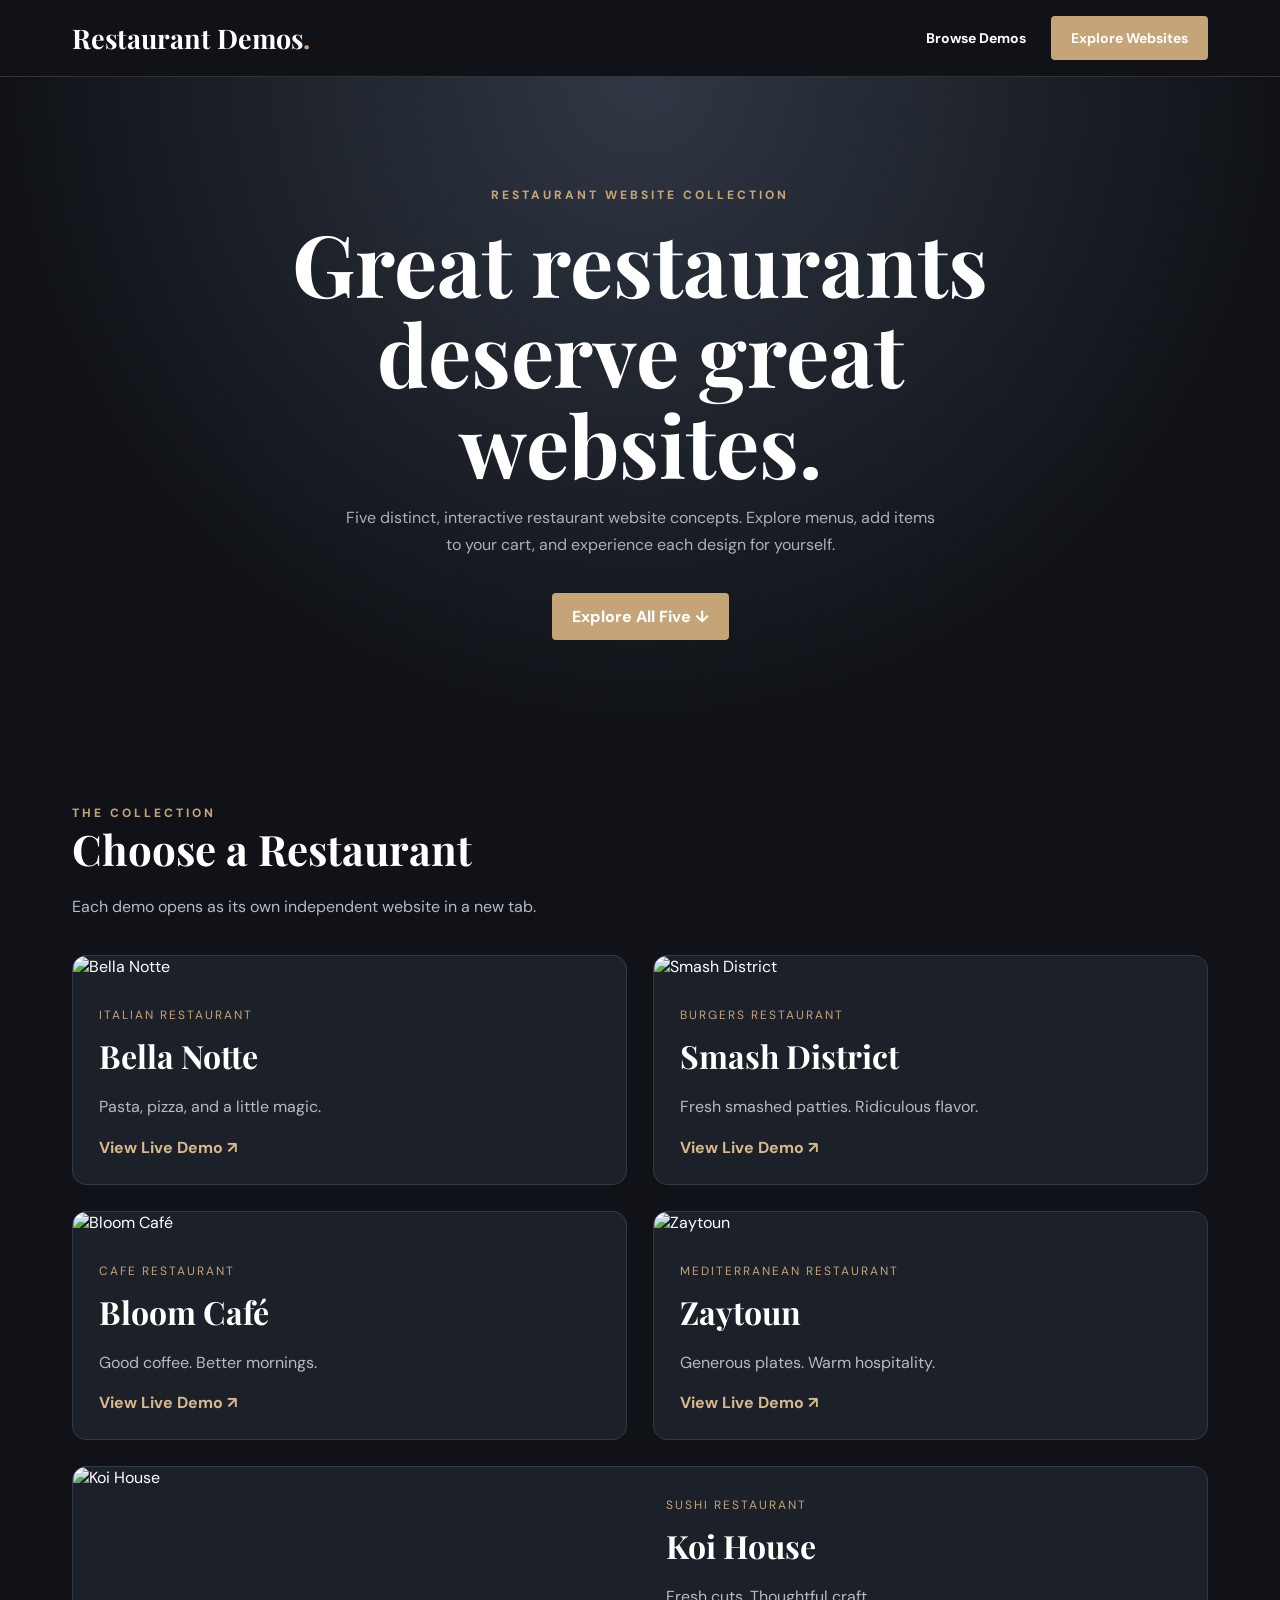
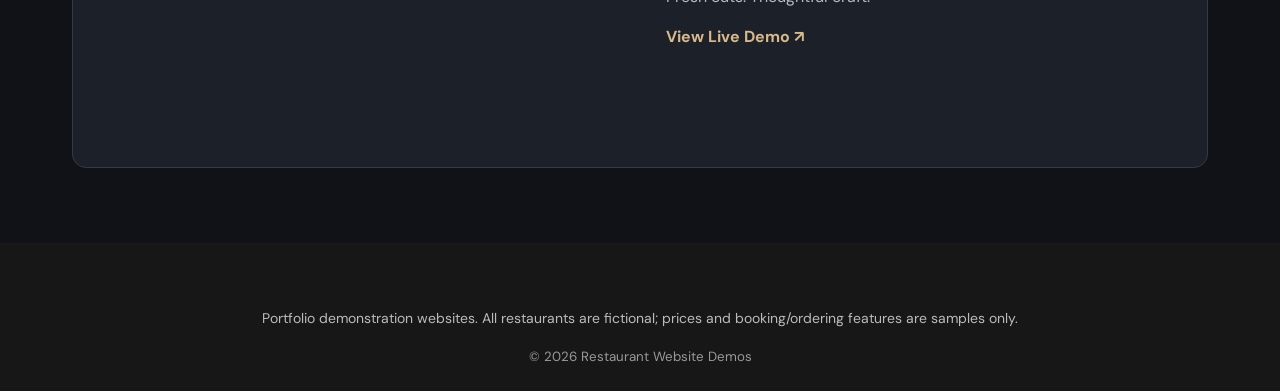
==== index.html @ 74403a83 "Add files via upload" ====
<!doctype html><html lang="en"><head><meta charset="UTF-8"><meta name="viewport" content="width=device-width,initial-scale=1"><title>Restaurant Website Demos | Portfolio</title><link rel="stylesheet" href="style.css"><style>body{background:#101217;color:white}.top{background:#101217;border-color:#ffffff22}.hub-hero{padding:110px 0 90px;text-align:center;background:radial-gradient(ellipse at top,#303845,#101217 70%)}.hub-hero h1{margin:15px auto;max-width:900px}.hub-hero p{color:#abb0bd;max-width:600px;margin:15px auto}.hub-grid{display:grid;grid-template-columns:repeat(2,1fr);gap:26px}.demo{background:#1c2028;border:1px solid #333945;border-radius:14px;overflow:hidden;transition:transform .2s,border-color .2s}.demo:hover{transform:translateY(-5px);border-color:#c3a479}.demo img{width:100%;height:260px;object-fit:cover}.demo-body{padding:26px}.demo-body span{font-size:12px;letter-spacing:2px;text-transform:uppercase;color:#c3a479}.demo-body h2{font-size:32px;margin:10px 0}.demo-body p{color:#b5bac5}.demo-body strong{color:#d7b98c}.demo:last-child{grid-column:1/-1;display:grid;grid-template-columns:1fr 1fr}.demo:last-child img{height:100%;min-height:300px}@media(max-width:650px){.hub-grid{grid-template-columns:1fr}.demo:last-child{display:block}.demo:last-child img{height:260px;min-height:0}}</style></head><body><header class="top"><nav class="nav wrap"><a class="brand" href="./">Restaurant Demos<span style="color:#c3a479">.</span></a><div class="links"><a href="#demos">Browse Demos</a><a class="btn" href="#demos">Explore Websites</a></div></nav></header><section class="hub-hero"><div class="wrap"><div class="eyebrow">Restaurant website collection</div><h1>Great restaurants deserve great websites.</h1><p>Five distinct, interactive restaurant website concepts. Explore menus, add items to your cart, and experience each design for yourself.</p><a class="btn" style="display:inline-block;margin-top:20px" href="#demos">Explore All Five ↓</a></div></section><section class="section" id="demos"><div class="wrap"><div class="eyebrow">The collection</div><h2>Choose a Restaurant</h2><p style="color:#b5bac5;margin-bottom:35px">Each demo opens as its own independent website in a new tab.</p><div class="hub-grid"><a class="demo" href="bella-notte/" target="_blank" rel="noopener"><img src="https://images.unsplash.com/photo-1555396273-367ea4eb4db5?w=1600" alt="Bella Notte" loading="lazy"><div class="demo-body"><span>Italian Restaurant</span><h2>Bella Notte</h2><p>Pasta, pizza, and a little magic.</p><strong>View Live Demo ↗</strong></div></a><a class="demo" href="smash-district/" target="_blank" rel="noopener"><img src="https://images.unsplash.com/photo-1568901346375-23c9450c58cd?w=1600" alt="Smash District" loading="lazy"><div class="demo-body"><span>Burgers Restaurant</span><h2>Smash District</h2><p>Fresh smashed patties. Ridiculous flavor.</p><strong>View Live Demo ↗</strong></div></a><a class="demo" href="bloom-cafe/" target="_blank" rel="noopener"><img src="https://images.unsplash.com/photo-1445116572660-236099ec97a0?w=1600" alt="Bloom Café" loading="lazy"><div class="demo-body"><span>Cafe Restaurant</span><h2>Bloom Café</h2><p>Good coffee. Better mornings.</p><strong>View Live Demo ↗</strong></div></a><a class="demo" href="zaytoun/" target="_blank" rel="noopener"><img src="https://images.unsplash.com/photo-1541518763669-27fef04b14ea?w=1600" alt="Zaytoun" loading="lazy"><div class="demo-body"><span>Mediterranean Restaurant</span><h2>Zaytoun</h2><p>Generous plates. Warm hospitality.</p><strong>View Live Demo ↗</strong></div></a><a class="demo" href="koi-house/" target="_blank" rel="noopener"><img src="https://images.unsplash.com/photo-1579871494447-9811cf80d66c?w=1600" alt="Koi House" loading="lazy"><div class="demo-body"><span>Sushi Restaurant</span><h2>Koi House</h2><p>Fresh cuts. Thoughtful craft.</p><strong>View Live Demo ↗</strong></div></a></div></div></section><footer class="footer"><div class="wrap center"><p>Portfolio demonstration websites. All restaurants are fictional; prices and booking/ordering features are samples only.</p><small>© 2026 Restaurant Website Demos</small></div></footer></body></html>
---- style.css ----
@import url('https://fonts.googleapis.com/css2?family=DM+Sans:wght@400;500;600;700;800&family=Playfair+Display:wght@500;600;700&display=swap');:root{--accent:#c5a477;--dark:#181818;--bg:#faf8f5}*{box-sizing:border-box}html{scroll-behavior:smooth}body{margin:0;background:var(--bg);color:var(--dark);font-family:'DM Sans',sans-serif}button,input,select,textarea{font:inherit}button{cursor:pointer}a{color:inherit;text-decoration:none}.wrap{max-width:1180px;margin:auto;padding:0 22px}.top{position:sticky;top:0;z-index:10;background:var(--bg);border-bottom:1px solid #0001}.nav{height:76px;display:flex;align-items:center;justify-content:space-between;gap:20px}.brand{font-family:'Playfair Display',serif;font-size:27px;font-weight:700}.links{display:flex;align-items:center;gap:25px}.links a{font-size:14px;font-weight:700}.btn{border:0;border-radius:4px;background:var(--accent);padding:13px 20px;color:white;font-weight:800}.btn:hover{filter:brightness(.9)}.outline{background:transparent;color:inherit;border:1px solid currentColor}.hero{position:relative;min-height:550px;display:flex;align-items:center;color:#fff;background-position:center;background-size:cover}.hero:before{content:'';position:absolute;inset:0;background:linear-gradient(90deg,#000b,#0004)}.hero .wrap{position:relative;width:100%}.eyebrow{font-size:12px;font-weight:800;letter-spacing:3px;text-transform:uppercase;color:var(--accent)}h1,h2,h3{font-family:'Playfair Display',serif}h1{font-size:clamp(48px,7vw,86px);max-width:680px;line-height:1.05;margin:20px 0}h2{font-size:42px;margin:0 0 14px}p{line-height:1.7}.hero p{max-width:540px;font-size:18px;color:#eee}.hero .btn{margin-top:18px}.section{padding:75px 0}.center{text-align:center}.muted{color:#777}.chips{display:flex;gap:10px;flex-wrap:wrap;justify-content:center;margin:30px 0}.chip{background:transparent;border:1px solid #ddd;border-radius:30px;padding:10px 18px}.chip.active{background:var(--dark);color:#fff;border-color:var(--dark)}.menu-grid{display:grid;grid-template-columns:repeat(3,1fr);gap:24px}.food{background:#fff;border:1px solid #eee;border-radius:12px;overflow:hidden;box-shadow:0 5px 18px #00000008;display:flex;flex-direction:column}.food img{width:100%;height:210px;object-fit:cover}.food-content{padding:20px;display:flex;flex:1;flex-direction:column}.food h3{font-size:22px;margin:0 0 6px}.food p{font-size:14px;color:#777;margin:0 0 20px;flex:1}.food-bottom{display:flex;align-items:center;justify-content:space-between}.price{font-size:19px;font-weight:800}.about{background:#ede7df;padding:60px 0}.about-grid{display:grid;grid-template-columns:1fr 1fr;align-items:center;gap:50px}.about img{width:100%;height:360px;object-fit:cover;border-radius:12px}.footer{background:#171717;color:white;padding:50px 0 25px}.footer-grid{display:grid;grid-template-columns:2fr 1fr 1fr;gap:25px}.footer p{color:#bbb;font-size:14px}.footer small{color:#999}.cart-button{position:fixed;right:25px;bottom:25px;z-index:15;border:0;border-radius:50px;background:var(--accent);color:#fff;padding:17px 23px;font-weight:800;box-shadow:0 8px 35px #0004}.overlay{position:fixed;inset:0;background:#0008;z-index:20;display:none}.overlay.open{display:block}.drawer{position:absolute;right:0;top:0;height:100%;width:min(450px,100%);background:#fff;padding:25px;overflow:auto}.drawer-head{display:flex;justify-content:space-between;align-items:center}.close{background:#eee;border:0;border-radius:50%;width:36px;height:36px;font-size:22px}.cart-item{display:flex;justify-content:space-between;gap:10px;padding:16px 0;border-bottom:1px solid #eee}.qty{display:flex;align-items:center;gap:10px}.qty button{border:1px solid #ddd;background:white;border-radius:5px;width:28px;height:28px}.total{display:flex;justify-content:space-between;font-size:21px;font-weight:800;margin:24px 0}.field{width:100%;padding:14px;margin:7px 0 14px;border:1px solid #ddd;border-radius:6px}.modal{position:absolute;left:50%;top:50%;transform:translate(-50%,-50%);width:min(470px,calc(100% - 24px));background:#fff;border-radius:12px;padding:28px;max-height:90vh;overflow:auto}.notice{padding:13px;border-radius:8px;background:#fff4df;color:#704b0d;font-size:13px}.full{width:100%}.hide{display:none!important}@media(max-width:800px){.links{gap:12px}.links a:not(.btn){display:none}.menu-grid{grid-template-columns:repeat(2,1fr)}.about-grid{grid-template-columns:1fr}.footer-grid{grid-template-columns:1fr 1fr}}@media(max-width:550px){.menu-grid{grid-template-columns:1fr}.footer-grid{grid-template-columns:1fr}.hero{min-height:520px}.section{padding:55px 0}.brand{font-size:23px}}
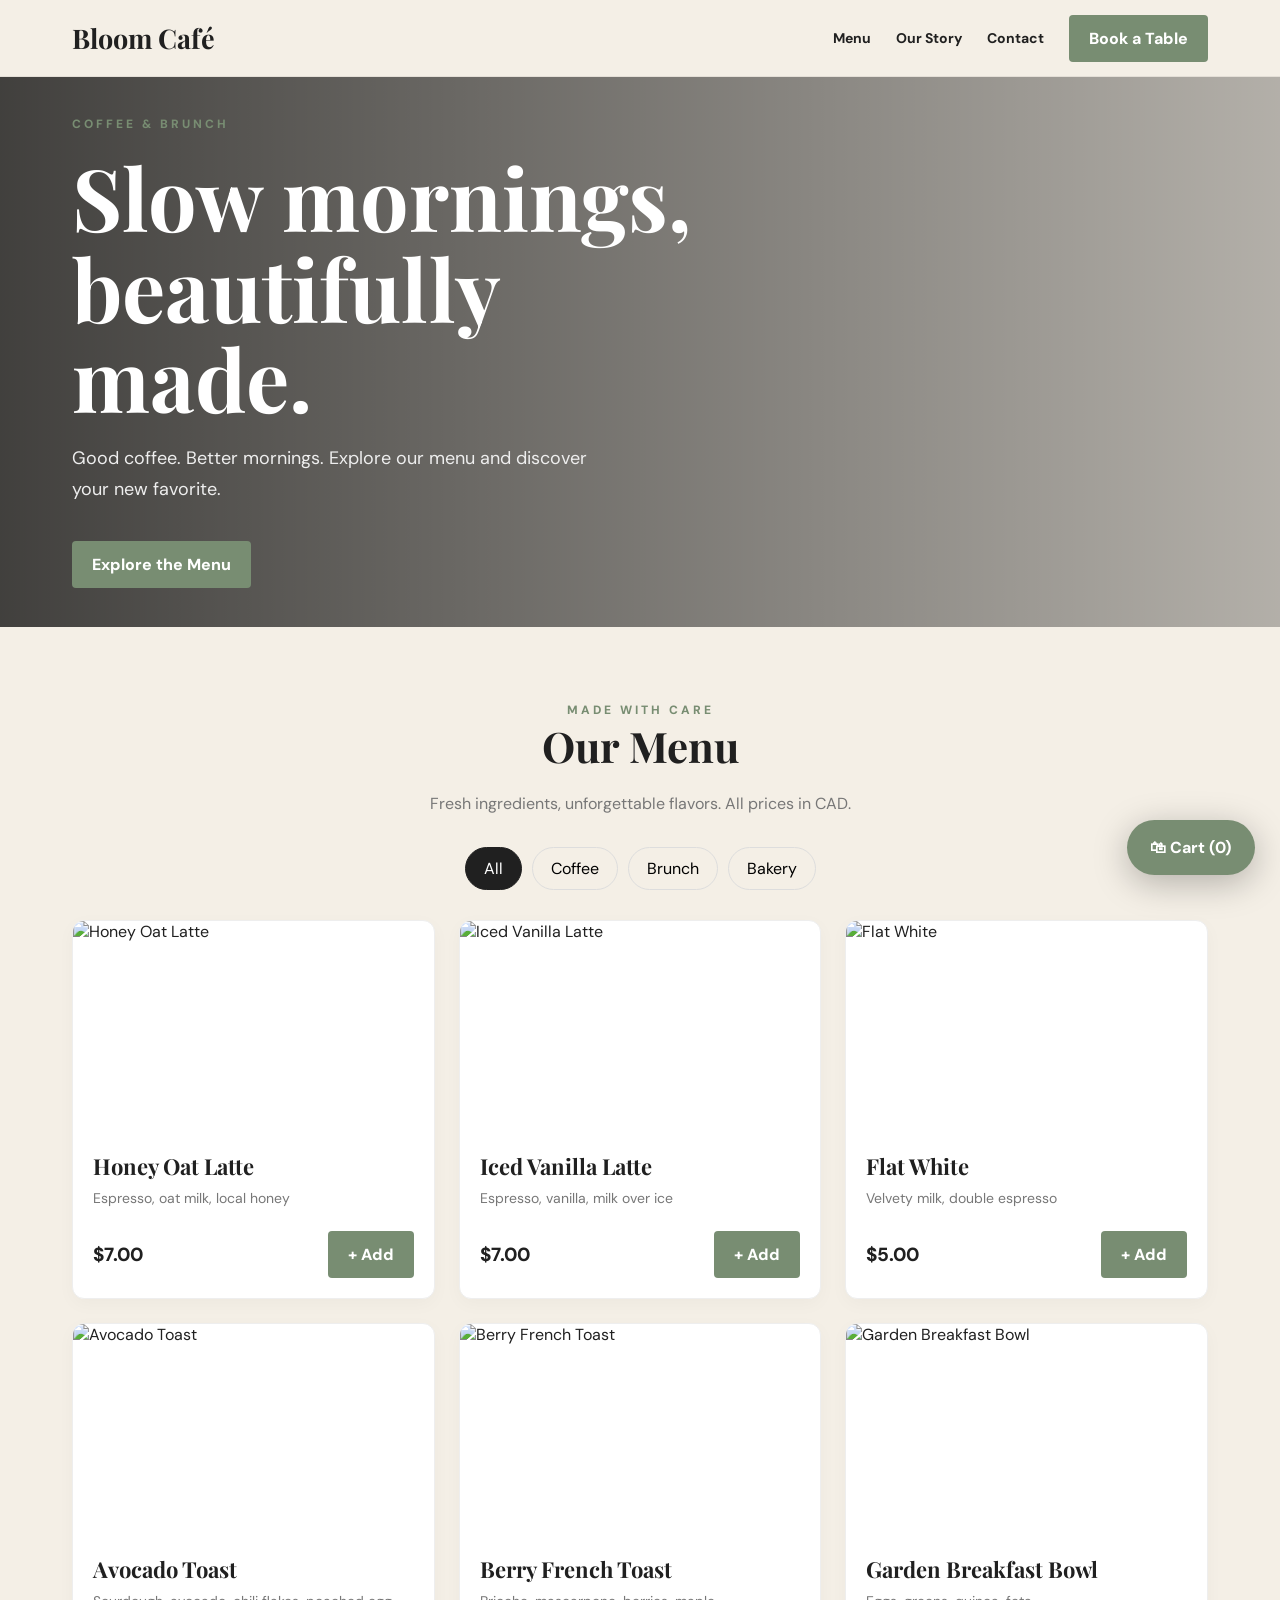
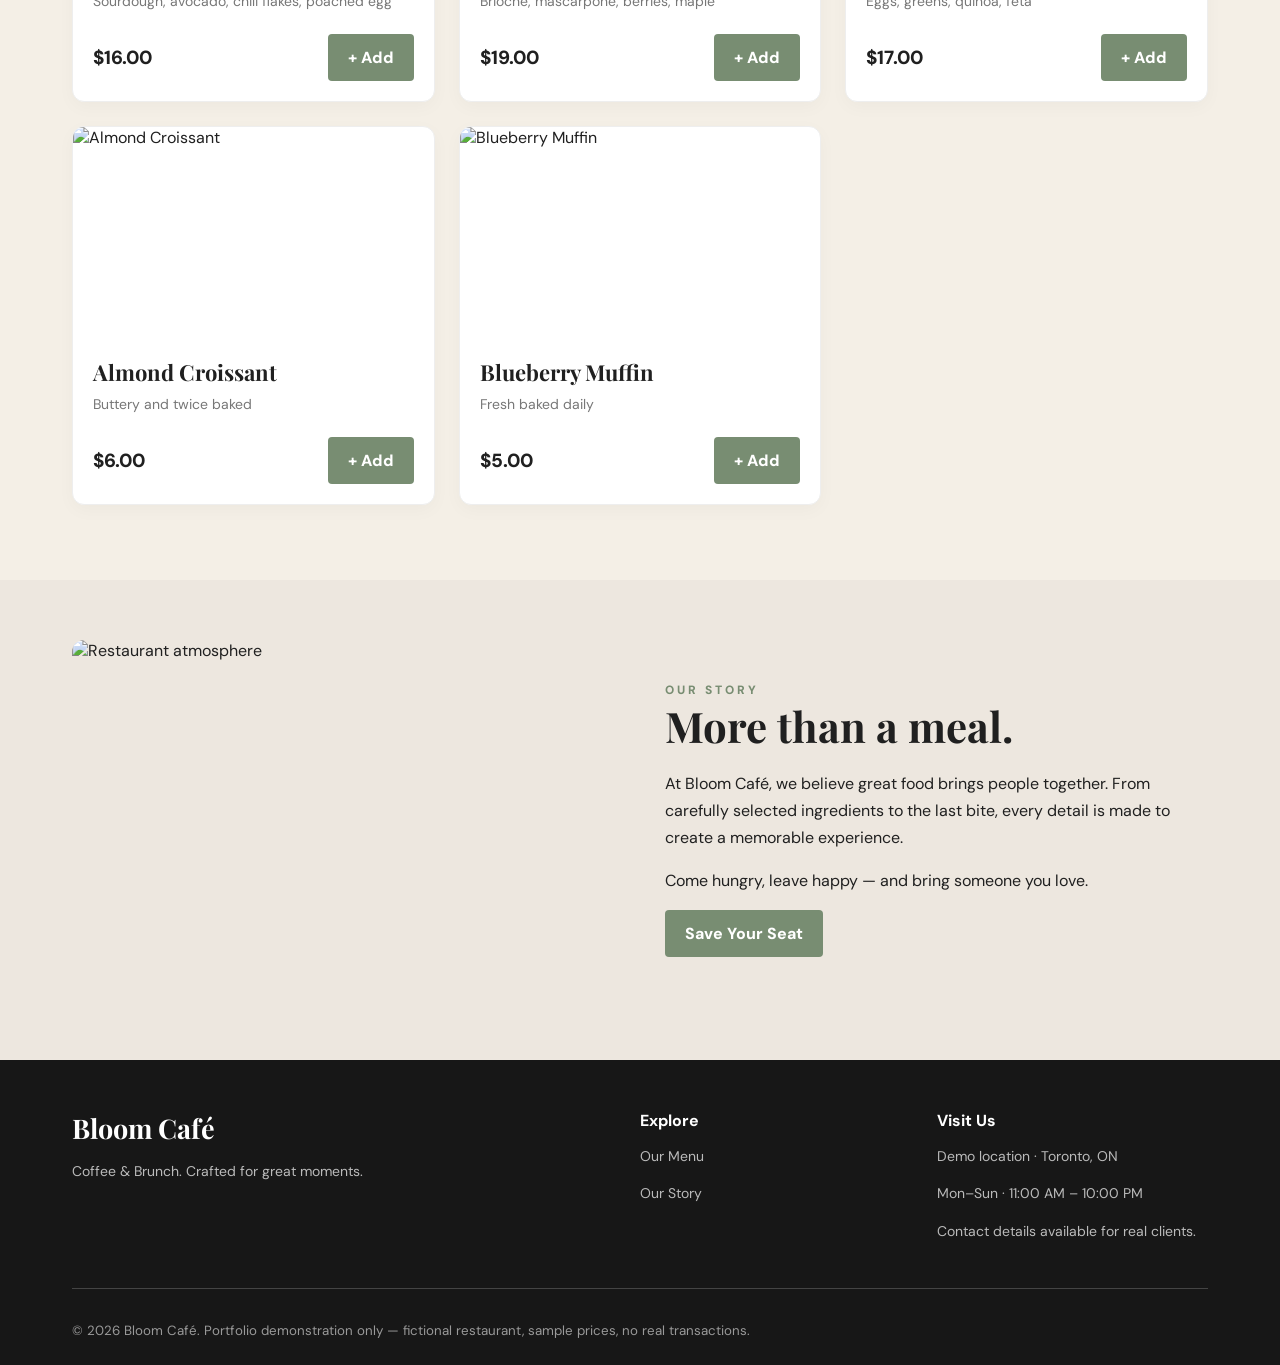
==== commit c6b91305: "bloom cafe" ====
--- a/index.html
+++ b/index.html
@@ -1 +1 @@
-<!doctype html><html lang="en"><head><meta charset="UTF-8"><meta name="viewport" content="width=device-width,initial-scale=1"><title>Restaurant Website Demos | Portfolio</title><link rel="stylesheet" href="style.css"><style>body{background:#101217;color:white}.top{background:#101217;border-color:#ffffff22}.hub-hero{padding:110px 0 90px;text-align:center;background:radial-gradient(ellipse at top,#303845,#101217 70%)}.hub-hero h1{margin:15px auto;max-width:900px}.hub-hero p{color:#abb0bd;max-width:600px;margin:15px auto}.hub-grid{display:grid;grid-template-columns:repeat(2,1fr);gap:26px}.demo{background:#1c2028;border:1px solid #333945;border-radius:14px;overflow:hidden;transition:transform .2s,border-color .2s}.demo:hover{transform:translateY(-5px);border-color:#c3a479}.demo img{width:100%;height:260px;object-fit:cover}.demo-body{padding:26px}.demo-body span{font-size:12px;letter-spacing:2px;text-transform:uppercase;color:#c3a479}.demo-body h2{font-size:32px;margin:10px 0}.demo-body p{color:#b5bac5}.demo-body strong{color:#d7b98c}.demo:last-child{grid-column:1/-1;display:grid;grid-template-columns:1fr 1fr}.demo:last-child img{height:100%;min-height:300px}@media(max-width:650px){.hub-grid{grid-template-columns:1fr}.demo:last-child{display:block}.demo:last-child img{height:260px;min-height:0}}</style></head><body><header class="top"><nav class="nav wrap"><a class="brand" href="./">Restaurant Demos<span style="color:#c3a479">.</span></a><div class="links"><a href="#demos">Browse Demos</a><a class="btn" href="#demos">Explore Websites</a></div></nav></header><section class="hub-hero"><div class="wrap"><div class="eyebrow">Restaurant website collection</div><h1>Great restaurants deserve great websites.</h1><p>Five distinct, interactive restaurant website concepts. Explore menus, add items to your cart, and experience each design for yourself.</p><a class="btn" style="display:inline-block;margin-top:20px" href="#demos">Explore All Five ↓</a></div></section><section class="section" id="demos"><div class="wrap"><div class="eyebrow">The collection</div><h2>Choose a Restaurant</h2><p style="color:#b5bac5;margin-bottom:35px">Each demo opens as its own independent website in a new tab.</p><div class="hub-grid"><a class="demo" href="bella-notte/" target="_blank" rel="noopener"><img src="https://images.unsplash.com/photo-1555396273-367ea4eb4db5?w=1600" alt="Bella Notte" loading="lazy"><div class="demo-body"><span>Italian Restaurant</span><h2>Bella Notte</h2><p>Pasta, pizza, and a little magic.</p><strong>View Live Demo ↗</strong></div></a><a class="demo" href="smash-district/" target="_blank" rel="noopener"><img src="https://images.unsplash.com/photo-1568901346375-23c9450c58cd?w=1600" alt="Smash District" loading="lazy"><div class="demo-body"><span>Burgers Restaurant</span><h2>Smash District</h2><p>Fresh smashed patties. Ridiculous flavor.</p><strong>View Live Demo ↗</strong></div></a><a class="demo" href="bloom-cafe/" target="_blank" rel="noopener"><img src="https://images.unsplash.com/photo-1445116572660-236099ec97a0?w=1600" alt="Bloom Café" loading="lazy"><div class="demo-body"><span>Cafe Restaurant</span><h2>Bloom Café</h2><p>Good coffee. Better mornings.</p><strong>View Live Demo ↗</strong></div></a><a class="demo" href="zaytoun/" target="_blank" rel="noopener"><img src="https://images.unsplash.com/photo-1541518763669-27fef04b14ea?w=1600" alt="Zaytoun" loading="lazy"><div class="demo-body"><span>Mediterranean Restaurant</span><h2>Zaytoun</h2><p>Generous plates. Warm hospitality.</p><strong>View Live Demo ↗</strong></div></a><a class="demo" href="koi-house/" target="_blank" rel="noopener"><img src="https://images.unsplash.com/photo-1579871494447-9811cf80d66c?w=1600" alt="Koi House" loading="lazy"><div class="demo-body"><span>Sushi Restaurant</span><h2>Koi House</h2><p>Fresh cuts. Thoughtful craft.</p><strong>View Live Demo ↗</strong></div></a></div></div></section><footer class="footer"><div class="wrap center"><p>Portfolio demonstration websites. All restaurants are fictional; prices and booking/ordering features are samples only.</p><small>© 2026 Restaurant Website Demos</small></div></footer></body></html>+<!doctype html><html lang="en"><head><meta charset="UTF-8"><meta name="viewport" content="width=device-width,initial-scale=1"><meta name="theme-color" content="#788d72"><title>Bloom Café | Coffee & Brunch</title><link rel="stylesheet" href="../style.css"><style>:root{--accent:#788d72;--bg:#f4efe6;--dark:#202020}</style></head><body><header class="top"><nav class="nav wrap"><a class="brand" href="#home">Bloom Café</a><div class="links"><a href="#menu">Menu</a><a href="#about">Our Story</a><a href="#contact">Contact</a><button class="btn" id="reserveOpen">Book a Table</button></div></nav></header><section class="hero" id="home" style="background-image:url('https://images.unsplash.com/photo-1445116572660-236099ec97a0?w=1600')"><div class="wrap"><div class="eyebrow">Coffee & Brunch</div><h1>Slow mornings, beautifully made.</h1><p>Good coffee. Better mornings. Explore our menu and discover your new favorite.</p><a href="#menu" class="btn" style="display:inline-block">Explore the Menu</a></div></section><section class="section" id="menu"><div class="wrap"><div class="center"><div class="eyebrow">Made with care</div><h2>Our Menu</h2><p class="muted">Fresh ingredients, unforgettable flavors. All prices in CAD.</p></div><div class="chips" id="chips"></div><div class="menu-grid" id="menuGrid"></div></div></section><section class="about" id="about"><div class="wrap about-grid"><img src="https://images.unsplash.com/photo-1445116572660-236099ec97a0?w=1600" alt="Restaurant atmosphere" loading="lazy"><div><div class="eyebrow">Our Story</div><h2>More than a meal.</h2><p>At Bloom Café, we believe great food brings people together. From carefully selected ingredients to the last bite, every detail is made to create a memorable experience.</p><p>Come hungry, leave happy — and bring someone you love.</p><button class="btn" onclick="document.getElementById('reserveOpen').click()">Save Your Seat</button></div></div></section><footer class="footer" id="contact"><div class="wrap"><div class="footer-grid"><div><div class="brand">Bloom Café</div><p>Coffee & Brunch. Crafted for great moments.</p></div><div><b>Explore</b><p><a href="#menu">Our Menu</a></p><p><a href="#about">Our Story</a></p></div><div><b>Visit Us</b><p>Demo location · Toronto, ON</p><p>Mon–Sun · 11:00 AM – 10:00 PM</p><p>Contact details available for real clients.</p></div></div><hr style="border:0;border-top:1px solid #444;margin:30px 0"><small>© 2026 Bloom Café. Portfolio demonstration only — fictional restaurant, sample prices, no real transactions.</small></div></footer><button class="cart-button" id="openCart">🛍 Cart (<span id="cartCount">0</span>)</button><div class="overlay" id="cartOverlay"><aside class="drawer"><div class="drawer-head"><h2>Your Order</h2><button class="close" id="closeCart">×</button></div><p class="notice">Demo checkout only. No payments or orders are processed.</p><div id="cartItems"></div><div class="total"><span>Subtotal</span><span id="cartTotal">$0.00</span></div><p class="muted" style="font-size:12px">Taxes and delivery are not included.</p><button class="btn full" id="checkoutBtn">Continue to Checkout</button></aside></div><div class="overlay" id="checkoutOverlay"><div class="modal"><div class="drawer-head"><h2>Demo Checkout</h2><button class="close" id="closeCheckout">×</button></div><p class="notice">This is a sample form. No order is submitted, and no payment is collected.</p><form id="checkoutForm"><label>Name<input class="field" required placeholder="Your name"></label><label>Email<input class="field" type="email" required placeholder="you@example.com"></label><label>Pickup time<select class="field" required><option value="">Choose pickup time</option><option>ASAP (demo)</option><option>In 30 minutes (demo)</option><option>In 60 minutes (demo)</option></select></label><button class="btn full" type="submit">Place Demo Order</button></form></div></div><div class="overlay" id="reserveOverlay"><div class="modal"><div class="drawer-head"><h2>Reserve a Table</h2><button class="close" id="closeReserve">×</button></div><p class="notice">Sample reservation form — no real booking is made.</p><form id="reserveForm"><label>Name<input class="field" required placeholder="Full name"></label><label>Email<input class="field" type="email" required placeholder="you@example.com"></label><label>Date<input class="field" id="date" type="date" required></label><label>Time<select class="field" required><option value="">Choose a time</option><option>12:00 PM</option><option>1:00 PM</option><option>5:00 PM</option><option>6:00 PM</option><option>7:00 PM</option><option>8:00 PM</option></select></label><label>Guests<select class="field" required><option>2</option><option>1</option><option>3</option><option>4</option><option>5</option><option>6</option></select></label><button class="btn full" type="submit">Request Demo Reservation</button></form></div></div><script>window.RESTAURANT={"name": "Bloom Café", "categories": [{"name": "Coffee", "items": [{"id": "bloom-cafe-0-0", "name": "Honey Oat Latte", "price": 7, "description": "Espresso, oat milk, local honey", "image": "https://images.unsplash.com/photo-1461023058943-07fcbe16d735?w=700&q=85"}, {"id": "bloom-cafe-0-1", "name": "Iced Vanilla Latte", "price": 7, "description": "Espresso, vanilla, milk over ice", "image": "https://images.unsplash.com/photo-1461023058943-07fcbe16d735?w=700&q=85"}, {"id": "bloom-cafe-0-2", "name": "Flat White", "price": 5, "description": "Velvety milk, double espresso", "image": "https://images.unsplash.com/photo-1495474472287-4d71bcdd2085?w=700&q=85"}]}, {"name": "Brunch", "items": [{"id": "bloom-cafe-1-0", "name": "Avocado Toast", "price": 16, "description": "Sourdough, avocado, chili flakes, poached egg", "image": "https://images.unsplash.com/photo-1525351484163-7529414344d8?w=700&q=85"}, {"id": "bloom-cafe-1-1", "name": "Berry French Toast", "price": 19, "description": "Brioche, mascarpone, berries, maple", "image": "https://images.unsplash.com/photo-1484723091739-30a097e8f929?w=700&q=85"}, {"id": "bloom-cafe-1-2", "name": "Garden Breakfast Bowl", "price": 17, "description": "Eggs, greens, quinoa, feta", "image": "https://images.unsplash.com/photo-1512621776951-a57141f2eefd?w=700&q=85"}]}, {"name": "Bakery", "items": [{"id": "bloom-cafe-2-0", "name": "Almond Croissant", "price": 6, "description": "Buttery and twice baked", "image": "https://images.unsplash.com/photo-1555507036-ab1f4038808a?w=700&q=85"}, {"id": "bloom-cafe-2-1", "name": "Blueberry Muffin", "price": 5, "description": "Fresh baked daily", "image": "https://images.unsplash.com/photo-1607958996333-41aef7caefaa?w=700&q=85"}]}]};</script><script src="../app.js"></script></body></html>
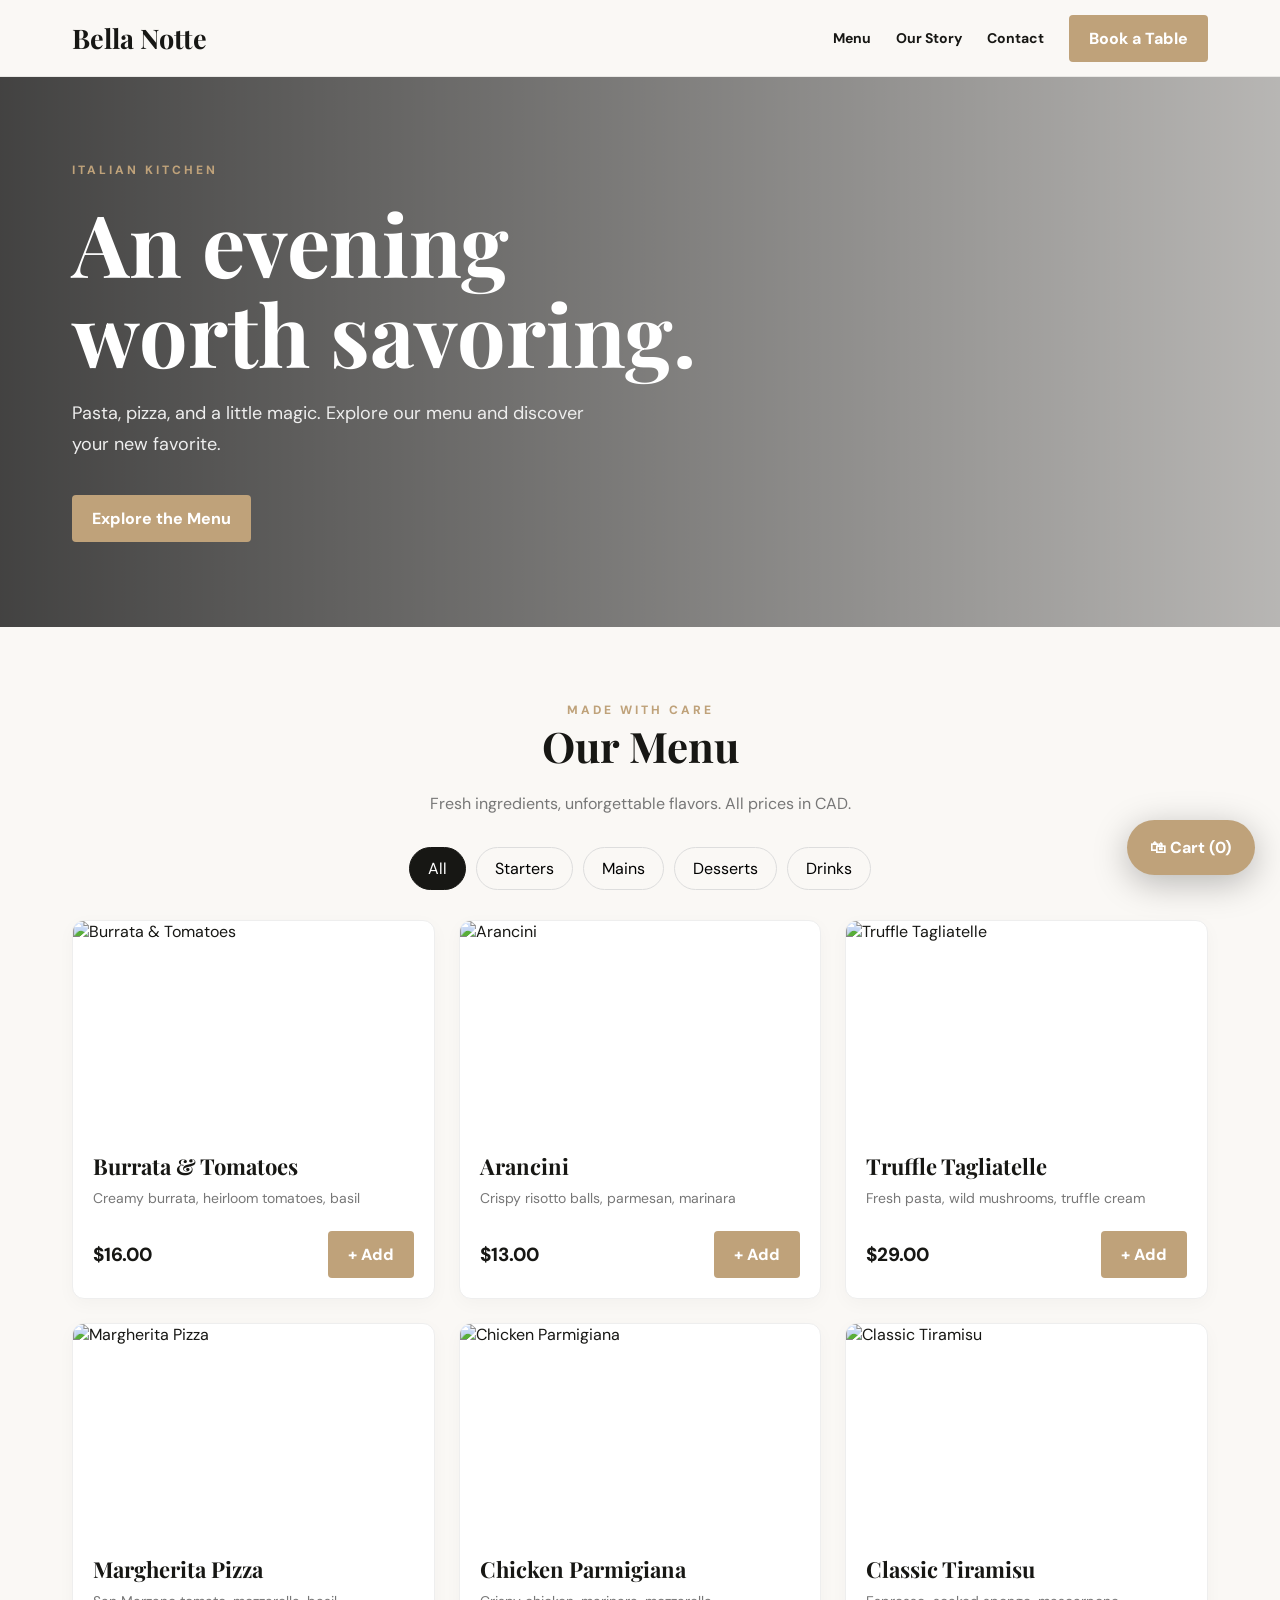
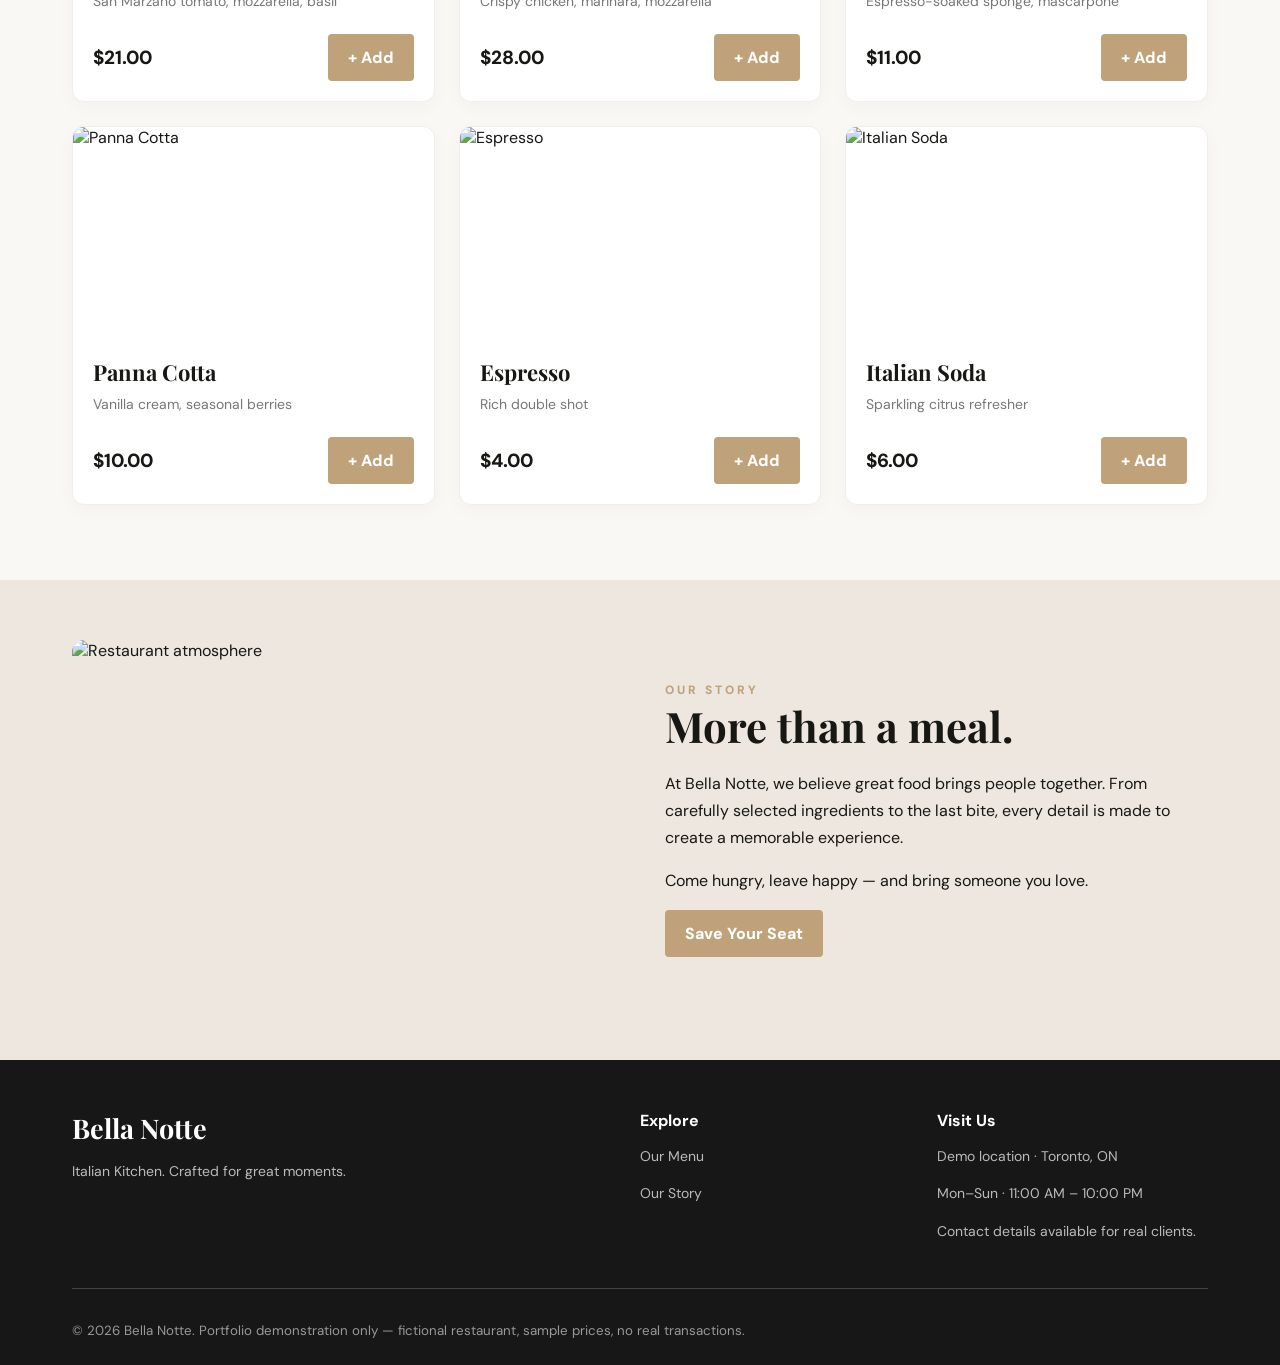
==== commit 6e83d6bd: "belle notte" ====
--- a/index.html
+++ b/index.html
@@ -1 +1 @@
-<!doctype html><html lang="en"><head><meta charset="UTF-8"><meta name="viewport" content="width=device-width,initial-scale=1"><meta name="theme-color" content="#788d72"><title>Bloom Café | Coffee & Brunch</title><link rel="stylesheet" href="../style.css"><style>:root{--accent:#788d72;--bg:#f4efe6;--dark:#202020}</style></head><body><header class="top"><nav class="nav wrap"><a class="brand" href="#home">Bloom Café</a><div class="links"><a href="#menu">Menu</a><a href="#about">Our Story</a><a href="#contact">Contact</a><button class="btn" id="reserveOpen">Book a Table</button></div></nav></header><section class="hero" id="home" style="background-image:url('https://images.unsplash.com/photo-1445116572660-236099ec97a0?w=1600')"><div class="wrap"><div class="eyebrow">Coffee & Brunch</div><h1>Slow mornings, beautifully made.</h1><p>Good coffee. Better mornings. Explore our menu and discover your new favorite.</p><a href="#menu" class="btn" style="display:inline-block">Explore the Menu</a></div></section><section class="section" id="menu"><div class="wrap"><div class="center"><div class="eyebrow">Made with care</div><h2>Our Menu</h2><p class="muted">Fresh ingredients, unforgettable flavors. All prices in CAD.</p></div><div class="chips" id="chips"></div><div class="menu-grid" id="menuGrid"></div></div></section><section class="about" id="about"><div class="wrap about-grid"><img src="https://images.unsplash.com/photo-1445116572660-236099ec97a0?w=1600" alt="Restaurant atmosphere" loading="lazy"><div><div class="eyebrow">Our Story</div><h2>More than a meal.</h2><p>At Bloom Café, we believe great food brings people together. From carefully selected ingredients to the last bite, every detail is made to create a memorable experience.</p><p>Come hungry, leave happy — and bring someone you love.</p><button class="btn" onclick="document.getElementById('reserveOpen').click()">Save Your Seat</button></div></div></section><footer class="footer" id="contact"><div class="wrap"><div class="footer-grid"><div><div class="brand">Bloom Café</div><p>Coffee & Brunch. Crafted for great moments.</p></div><div><b>Explore</b><p><a href="#menu">Our Menu</a></p><p><a href="#about">Our Story</a></p></div><div><b>Visit Us</b><p>Demo location · Toronto, ON</p><p>Mon–Sun · 11:00 AM – 10:00 PM</p><p>Contact details available for real clients.</p></div></div><hr style="border:0;border-top:1px solid #444;margin:30px 0"><small>© 2026 Bloom Café. Portfolio demonstration only — fictional restaurant, sample prices, no real transactions.</small></div></footer><button class="cart-button" id="openCart">🛍 Cart (<span id="cartCount">0</span>)</button><div class="overlay" id="cartOverlay"><aside class="drawer"><div class="drawer-head"><h2>Your Order</h2><button class="close" id="closeCart">×</button></div><p class="notice">Demo checkout only. No payments or orders are processed.</p><div id="cartItems"></div><div class="total"><span>Subtotal</span><span id="cartTotal">$0.00</span></div><p class="muted" style="font-size:12px">Taxes and delivery are not included.</p><button class="btn full" id="checkoutBtn">Continue to Checkout</button></aside></div><div class="overlay" id="checkoutOverlay"><div class="modal"><div class="drawer-head"><h2>Demo Checkout</h2><button class="close" id="closeCheckout">×</button></div><p class="notice">This is a sample form. No order is submitted, and no payment is collected.</p><form id="checkoutForm"><label>Name<input class="field" required placeholder="Your name"></label><label>Email<input class="field" type="email" required placeholder="you@example.com"></label><label>Pickup time<select class="field" required><option value="">Choose pickup time</option><option>ASAP (demo)</option><option>In 30 minutes (demo)</option><option>In 60 minutes (demo)</option></select></label><button class="btn full" type="submit">Place Demo Order</button></form></div></div><div class="overlay" id="reserveOverlay"><div class="modal"><div class="drawer-head"><h2>Reserve a Table</h2><button class="close" id="closeReserve">×</button></div><p class="notice">Sample reservation form — no real booking is made.</p><form id="reserveForm"><label>Name<input class="field" required placeholder="Full name"></label><label>Email<input class="field" type="email" required placeholder="you@example.com"></label><label>Date<input class="field" id="date" type="date" required></label><label>Time<select class="field" required><option value="">Choose a time</option><option>12:00 PM</option><option>1:00 PM</option><option>5:00 PM</option><option>6:00 PM</option><option>7:00 PM</option><option>8:00 PM</option></select></label><label>Guests<select class="field" required><option>2</option><option>1</option><option>3</option><option>4</option><option>5</option><option>6</option></select></label><button class="btn full" type="submit">Request Demo Reservation</button></form></div></div><script>window.RESTAURANT={"name": "Bloom Café", "categories": [{"name": "Coffee", "items": [{"id": "bloom-cafe-0-0", "name": "Honey Oat Latte", "price": 7, "description": "Espresso, oat milk, local honey", "image": "https://images.unsplash.com/photo-1461023058943-07fcbe16d735?w=700&q=85"}, {"id": "bloom-cafe-0-1", "name": "Iced Vanilla Latte", "price": 7, "description": "Espresso, vanilla, milk over ice", "image": "https://images.unsplash.com/photo-1461023058943-07fcbe16d735?w=700&q=85"}, {"id": "bloom-cafe-0-2", "name": "Flat White", "price": 5, "description": "Velvety milk, double espresso", "image": "https://images.unsplash.com/photo-1495474472287-4d71bcdd2085?w=700&q=85"}]}, {"name": "Brunch", "items": [{"id": "bloom-cafe-1-0", "name": "Avocado Toast", "price": 16, "description": "Sourdough, avocado, chili flakes, poached egg", "image": "https://images.unsplash.com/photo-1525351484163-7529414344d8?w=700&q=85"}, {"id": "bloom-cafe-1-1", "name": "Berry French Toast", "price": 19, "description": "Brioche, mascarpone, berries, maple", "image": "https://images.unsplash.com/photo-1484723091739-30a097e8f929?w=700&q=85"}, {"id": "bloom-cafe-1-2", "name": "Garden Breakfast Bowl", "price": 17, "description": "Eggs, greens, quinoa, feta", "image": "https://images.unsplash.com/photo-1512621776951-a57141f2eefd?w=700&q=85"}]}, {"name": "Bakery", "items": [{"id": "bloom-cafe-2-0", "name": "Almond Croissant", "price": 6, "description": "Buttery and twice baked", "image": "https://images.unsplash.com/photo-1555507036-ab1f4038808a?w=700&q=85"}, {"id": "bloom-cafe-2-1", "name": "Blueberry Muffin", "price": 5, "description": "Fresh baked daily", "image": "https://images.unsplash.com/photo-1607958996333-41aef7caefaa?w=700&q=85"}]}]};</script><script src="../app.js"></script></body></html>+<!doctype html><html lang="en"><head><meta charset="UTF-8"><meta name="viewport" content="width=device-width,initial-scale=1"><meta name="theme-color" content="#bfa27a"><title>Bella Notte | Italian Kitchen</title><link rel="stylesheet" href="../style.css"><style>:root{--accent:#bfa27a;--bg:#faf8f5;--dark:#171714}</style></head><body><header class="top"><nav class="nav wrap"><a class="brand" href="#home">Bella Notte</a><div class="links"><a href="#menu">Menu</a><a href="#about">Our Story</a><a href="#contact">Contact</a><button class="btn" id="reserveOpen">Book a Table</button></div></nav></header><section class="hero" id="home" style="background-image:url('https://images.unsplash.com/photo-1555396273-367ea4eb4db5?w=1600')"><div class="wrap"><div class="eyebrow">Italian Kitchen</div><h1>An evening worth savoring.</h1><p>Pasta, pizza, and a little magic. Explore our menu and discover your new favorite.</p><a href="#menu" class="btn" style="display:inline-block">Explore the Menu</a></div></section><section class="section" id="menu"><div class="wrap"><div class="center"><div class="eyebrow">Made with care</div><h2>Our Menu</h2><p class="muted">Fresh ingredients, unforgettable flavors. All prices in CAD.</p></div><div class="chips" id="chips"></div><div class="menu-grid" id="menuGrid"></div></div></section><section class="about" id="about"><div class="wrap about-grid"><img src="https://images.unsplash.com/photo-1555396273-367ea4eb4db5?w=1600" alt="Restaurant atmosphere" loading="lazy"><div><div class="eyebrow">Our Story</div><h2>More than a meal.</h2><p>At Bella Notte, we believe great food brings people together. From carefully selected ingredients to the last bite, every detail is made to create a memorable experience.</p><p>Come hungry, leave happy — and bring someone you love.</p><button class="btn" onclick="document.getElementById('reserveOpen').click()">Save Your Seat</button></div></div></section><footer class="footer" id="contact"><div class="wrap"><div class="footer-grid"><div><div class="brand">Bella Notte</div><p>Italian Kitchen. Crafted for great moments.</p></div><div><b>Explore</b><p><a href="#menu">Our Menu</a></p><p><a href="#about">Our Story</a></p></div><div><b>Visit Us</b><p>Demo location · Toronto, ON</p><p>Mon–Sun · 11:00 AM – 10:00 PM</p><p>Contact details available for real clients.</p></div></div><hr style="border:0;border-top:1px solid #444;margin:30px 0"><small>© 2026 Bella Notte. Portfolio demonstration only — fictional restaurant, sample prices, no real transactions.</small></div></footer><button class="cart-button" id="openCart">🛍 Cart (<span id="cartCount">0</span>)</button><div class="overlay" id="cartOverlay"><aside class="drawer"><div class="drawer-head"><h2>Your Order</h2><button class="close" id="closeCart">×</button></div><p class="notice">Demo checkout only. No payments or orders are processed.</p><div id="cartItems"></div><div class="total"><span>Subtotal</span><span id="cartTotal">$0.00</span></div><p class="muted" style="font-size:12px">Taxes and delivery are not included.</p><button class="btn full" id="checkoutBtn">Continue to Checkout</button></aside></div><div class="overlay" id="checkoutOverlay"><div class="modal"><div class="drawer-head"><h2>Demo Checkout</h2><button class="close" id="closeCheckout">×</button></div><p class="notice">This is a sample form. No order is submitted, and no payment is collected.</p><form id="checkoutForm"><label>Name<input class="field" required placeholder="Your name"></label><label>Email<input class="field" type="email" required placeholder="you@example.com"></label><label>Pickup time<select class="field" required><option value="">Choose pickup time</option><option>ASAP (demo)</option><option>In 30 minutes (demo)</option><option>In 60 minutes (demo)</option></select></label><button class="btn full" type="submit">Place Demo Order</button></form></div></div><div class="overlay" id="reserveOverlay"><div class="modal"><div class="drawer-head"><h2>Reserve a Table</h2><button class="close" id="closeReserve">×</button></div><p class="notice">Sample reservation form — no real booking is made.</p><form id="reserveForm"><label>Name<input class="field" required placeholder="Full name"></label><label>Email<input class="field" type="email" required placeholder="you@example.com"></label><label>Date<input class="field" id="date" type="date" required></label><label>Time<select class="field" required><option value="">Choose a time</option><option>12:00 PM</option><option>1:00 PM</option><option>5:00 PM</option><option>6:00 PM</option><option>7:00 PM</option><option>8:00 PM</option></select></label><label>Guests<select class="field" required><option>2</option><option>1</option><option>3</option><option>4</option><option>5</option><option>6</option></select></label><button class="btn full" type="submit">Request Demo Reservation</button></form></div></div><script>window.RESTAURANT={"name": "Bella Notte", "categories": [{"name": "Starters", "items": [{"id": "bella-notte-0-0", "name": "Burrata & Tomatoes", "price": 16, "description": "Creamy burrata, heirloom tomatoes, basil", "image": "https://images.unsplash.com/photo-1608897013039-887f21d8c804?w=700&q=85"}, {"id": "bella-notte-0-1", "name": "Arancini", "price": 13, "description": "Crispy risotto balls, parmesan, marinara", "image": "https://images.unsplash.com/photo-1547592180-85f173990554?w=700&q=85"}]}, {"name": "Mains", "items": [{"id": "bella-notte-1-0", "name": "Truffle Tagliatelle", "price": 29, "description": "Fresh pasta, wild mushrooms, truffle cream", "image": "https://images.unsplash.com/photo-1473093295043-cdd812d0e601?w=700&q=85"}, {"id": "bella-notte-1-1", "name": "Margherita Pizza", "price": 21, "description": "San Marzano tomato, mozzarella, basil", "image": "https://images.unsplash.com/photo-1574071318508-1cdbab80d002?w=700&q=85"}, {"id": "bella-notte-1-2", "name": "Chicken Parmigiana", "price": 28, "description": "Crispy chicken, marinara, mozzarella", "image": "https://images.unsplash.com/photo-1632778149955-e80f8ceca2e8?w=700&q=85"}]}, {"name": "Desserts", "items": [{"id": "bella-notte-2-0", "name": "Classic Tiramisu", "price": 11, "description": "Espresso-soaked sponge, mascarpone", "image": "https://images.unsplash.com/photo-1571877227200-a0d98ea607e9?w=700&q=85"}, {"id": "bella-notte-2-1", "name": "Panna Cotta", "price": 10, "description": "Vanilla cream, seasonal berries", "image": "https://images.unsplash.com/photo-1488477181946-6428a0291777?w=700&q=85"}]}, {"name": "Drinks", "items": [{"id": "bella-notte-3-0", "name": "Espresso", "price": 4, "description": "Rich double shot", "image": "https://images.unsplash.com/photo-1510707577719-ae7c14805e3a?w=700&q=85"}, {"id": "bella-notte-3-1", "name": "Italian Soda", "price": 6, "description": "Sparkling citrus refresher", "image": "https://images.unsplash.com/photo-1544145945-f90425340c7e?w=700&q=85"}]}]};</script><script src="../app.js"></script></body></html>
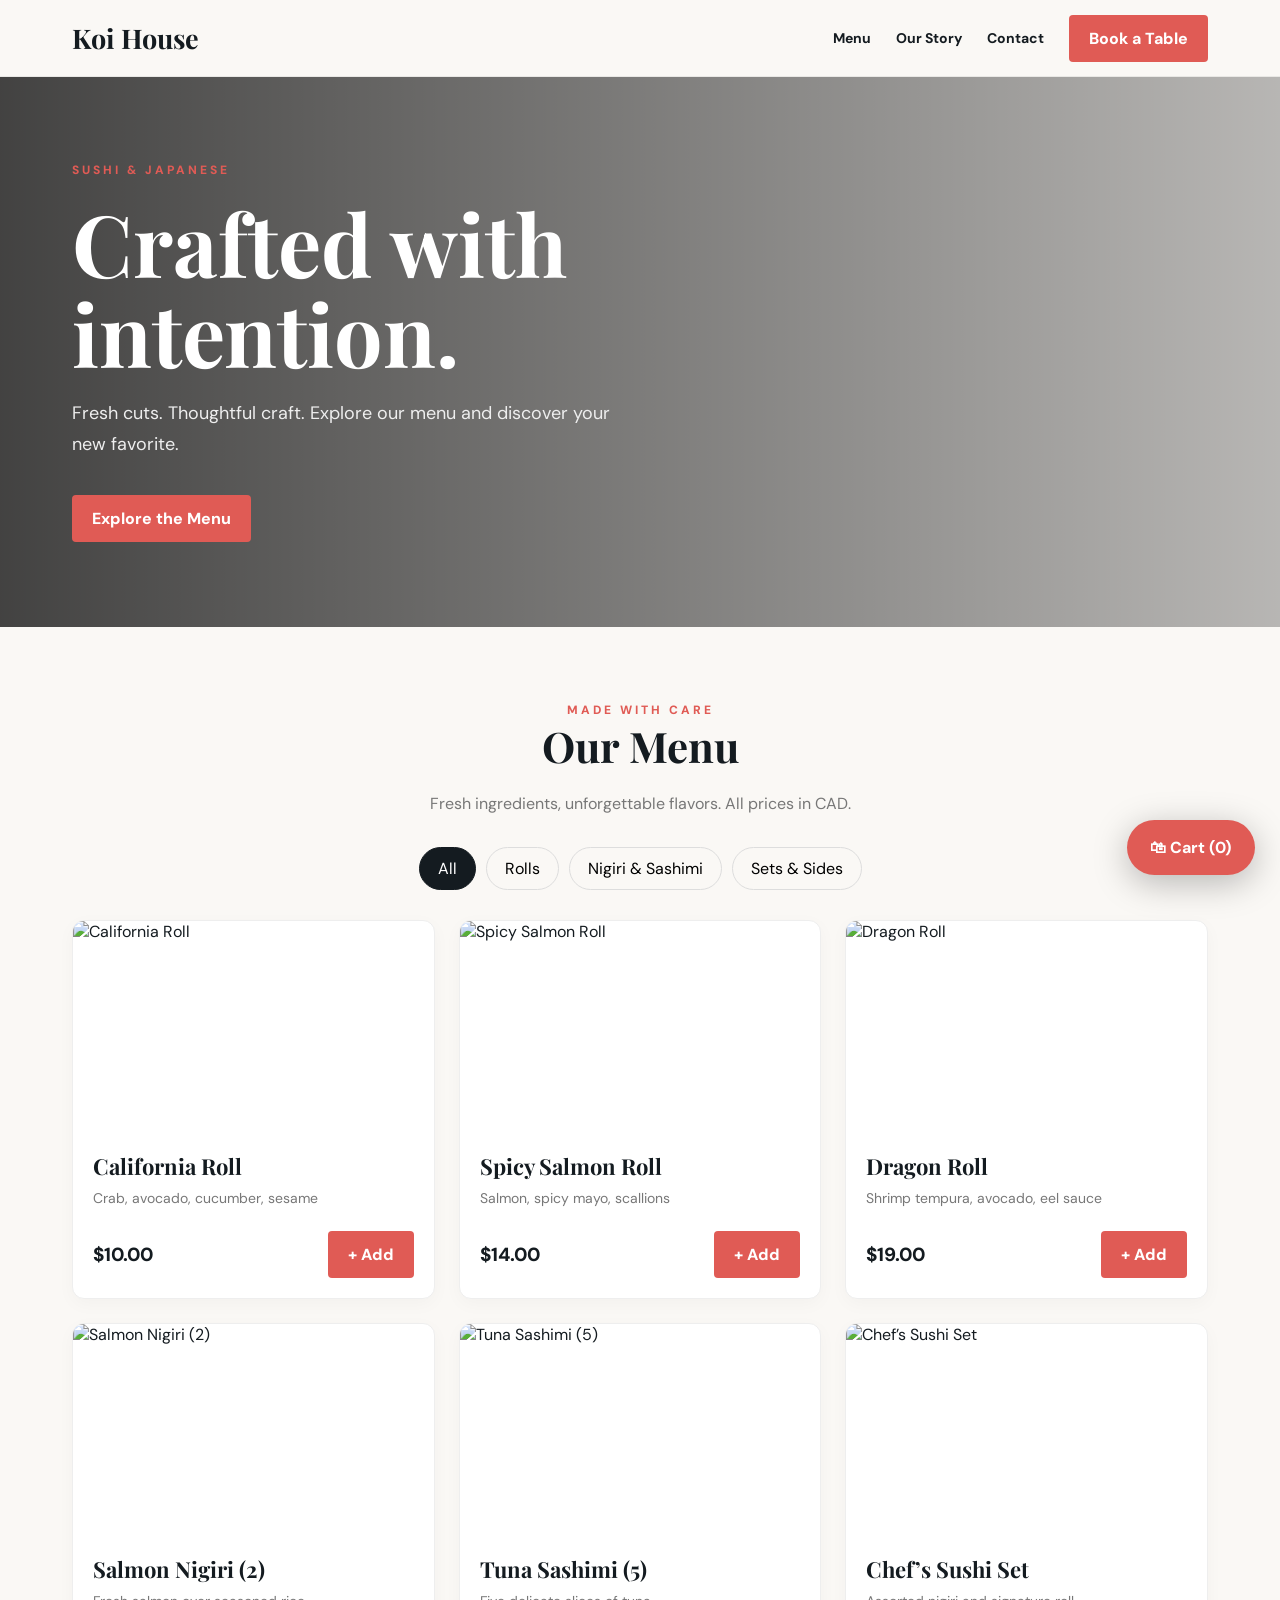
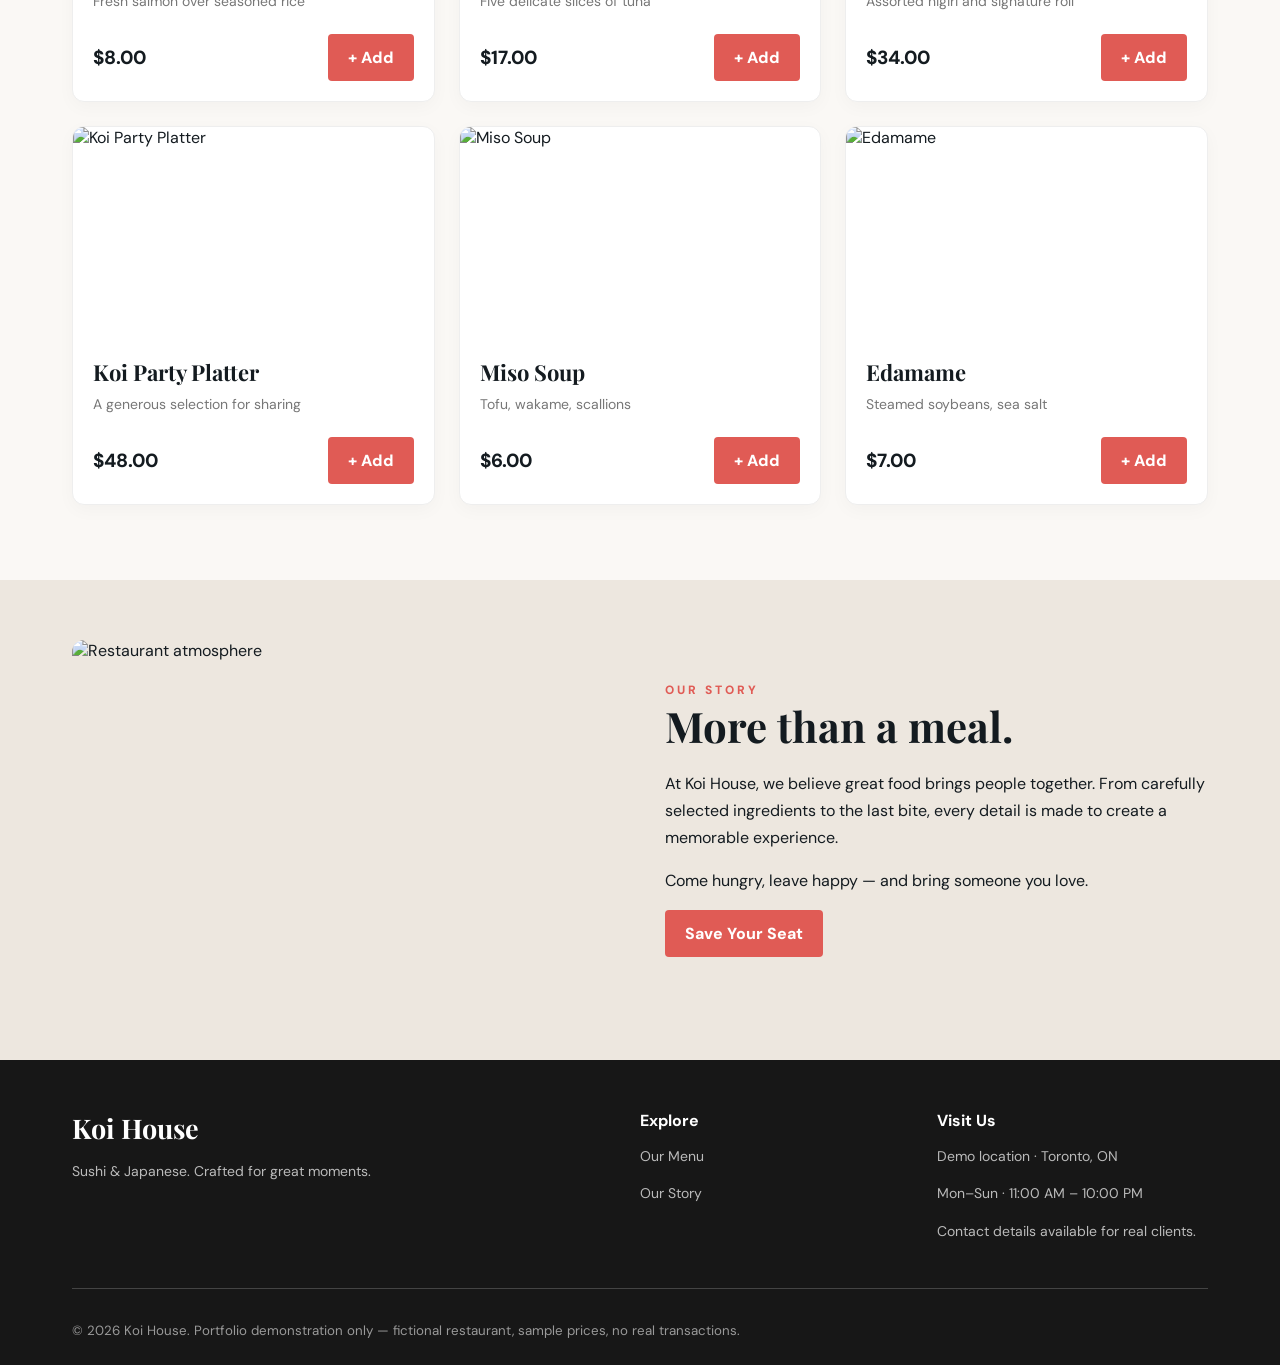
==== commit 78b5ac8a: "koi house" ====
--- a/index.html
+++ b/index.html
@@ -1 +1 @@
-<!doctype html><html lang="en"><head><meta charset="UTF-8"><meta name="viewport" content="width=device-width,initial-scale=1"><meta name="theme-color" content="#bfa27a"><title>Bella Notte | Italian Kitchen</title><link rel="stylesheet" href="../style.css"><style>:root{--accent:#bfa27a;--bg:#faf8f5;--dark:#171714}</style></head><body><header class="top"><nav class="nav wrap"><a class="brand" href="#home">Bella Notte</a><div class="links"><a href="#menu">Menu</a><a href="#about">Our Story</a><a href="#contact">Contact</a><button class="btn" id="reserveOpen">Book a Table</button></div></nav></header><section class="hero" id="home" style="background-image:url('https://images.unsplash.com/photo-1555396273-367ea4eb4db5?w=1600')"><div class="wrap"><div class="eyebrow">Italian Kitchen</div><h1>An evening worth savoring.</h1><p>Pasta, pizza, and a little magic. Explore our menu and discover your new favorite.</p><a href="#menu" class="btn" style="display:inline-block">Explore the Menu</a></div></section><section class="section" id="menu"><div class="wrap"><div class="center"><div class="eyebrow">Made with care</div><h2>Our Menu</h2><p class="muted">Fresh ingredients, unforgettable flavors. All prices in CAD.</p></div><div class="chips" id="chips"></div><div class="menu-grid" id="menuGrid"></div></div></section><section class="about" id="about"><div class="wrap about-grid"><img src="https://images.unsplash.com/photo-1555396273-367ea4eb4db5?w=1600" alt="Restaurant atmosphere" loading="lazy"><div><div class="eyebrow">Our Story</div><h2>More than a meal.</h2><p>At Bella Notte, we believe great food brings people together. From carefully selected ingredients to the last bite, every detail is made to create a memorable experience.</p><p>Come hungry, leave happy — and bring someone you love.</p><button class="btn" onclick="document.getElementById('reserveOpen').click()">Save Your Seat</button></div></div></section><footer class="footer" id="contact"><div class="wrap"><div class="footer-grid"><div><div class="brand">Bella Notte</div><p>Italian Kitchen. Crafted for great moments.</p></div><div><b>Explore</b><p><a href="#menu">Our Menu</a></p><p><a href="#about">Our Story</a></p></div><div><b>Visit Us</b><p>Demo location · Toronto, ON</p><p>Mon–Sun · 11:00 AM – 10:00 PM</p><p>Contact details available for real clients.</p></div></div><hr style="border:0;border-top:1px solid #444;margin:30px 0"><small>© 2026 Bella Notte. Portfolio demonstration only — fictional restaurant, sample prices, no real transactions.</small></div></footer><button class="cart-button" id="openCart">🛍 Cart (<span id="cartCount">0</span>)</button><div class="overlay" id="cartOverlay"><aside class="drawer"><div class="drawer-head"><h2>Your Order</h2><button class="close" id="closeCart">×</button></div><p class="notice">Demo checkout only. No payments or orders are processed.</p><div id="cartItems"></div><div class="total"><span>Subtotal</span><span id="cartTotal">$0.00</span></div><p class="muted" style="font-size:12px">Taxes and delivery are not included.</p><button class="btn full" id="checkoutBtn">Continue to Checkout</button></aside></div><div class="overlay" id="checkoutOverlay"><div class="modal"><div class="drawer-head"><h2>Demo Checkout</h2><button class="close" id="closeCheckout">×</button></div><p class="notice">This is a sample form. No order is submitted, and no payment is collected.</p><form id="checkoutForm"><label>Name<input class="field" required placeholder="Your name"></label><label>Email<input class="field" type="email" required placeholder="you@example.com"></label><label>Pickup time<select class="field" required><option value="">Choose pickup time</option><option>ASAP (demo)</option><option>In 30 minutes (demo)</option><option>In 60 minutes (demo)</option></select></label><button class="btn full" type="submit">Place Demo Order</button></form></div></div><div class="overlay" id="reserveOverlay"><div class="modal"><div class="drawer-head"><h2>Reserve a Table</h2><button class="close" id="closeReserve">×</button></div><p class="notice">Sample reservation form — no real booking is made.</p><form id="reserveForm"><label>Name<input class="field" required placeholder="Full name"></label><label>Email<input class="field" type="email" required placeholder="you@example.com"></label><label>Date<input class="field" id="date" type="date" required></label><label>Time<select class="field" required><option value="">Choose a time</option><option>12:00 PM</option><option>1:00 PM</option><option>5:00 PM</option><option>6:00 PM</option><option>7:00 PM</option><option>8:00 PM</option></select></label><label>Guests<select class="field" required><option>2</option><option>1</option><option>3</option><option>4</option><option>5</option><option>6</option></select></label><button class="btn full" type="submit">Request Demo Reservation</button></form></div></div><script>window.RESTAURANT={"name": "Bella Notte", "categories": [{"name": "Starters", "items": [{"id": "bella-notte-0-0", "name": "Burrata & Tomatoes", "price": 16, "description": "Creamy burrata, heirloom tomatoes, basil", "image": "https://images.unsplash.com/photo-1608897013039-887f21d8c804?w=700&q=85"}, {"id": "bella-notte-0-1", "name": "Arancini", "price": 13, "description": "Crispy risotto balls, parmesan, marinara", "image": "https://images.unsplash.com/photo-1547592180-85f173990554?w=700&q=85"}]}, {"name": "Mains", "items": [{"id": "bella-notte-1-0", "name": "Truffle Tagliatelle", "price": 29, "description": "Fresh pasta, wild mushrooms, truffle cream", "image": "https://images.unsplash.com/photo-1473093295043-cdd812d0e601?w=700&q=85"}, {"id": "bella-notte-1-1", "name": "Margherita Pizza", "price": 21, "description": "San Marzano tomato, mozzarella, basil", "image": "https://images.unsplash.com/photo-1574071318508-1cdbab80d002?w=700&q=85"}, {"id": "bella-notte-1-2", "name": "Chicken Parmigiana", "price": 28, "description": "Crispy chicken, marinara, mozzarella", "image": "https://images.unsplash.com/photo-1632778149955-e80f8ceca2e8?w=700&q=85"}]}, {"name": "Desserts", "items": [{"id": "bella-notte-2-0", "name": "Classic Tiramisu", "price": 11, "description": "Espresso-soaked sponge, mascarpone", "image": "https://images.unsplash.com/photo-1571877227200-a0d98ea607e9?w=700&q=85"}, {"id": "bella-notte-2-1", "name": "Panna Cotta", "price": 10, "description": "Vanilla cream, seasonal berries", "image": "https://images.unsplash.com/photo-1488477181946-6428a0291777?w=700&q=85"}]}, {"name": "Drinks", "items": [{"id": "bella-notte-3-0", "name": "Espresso", "price": 4, "description": "Rich double shot", "image": "https://images.unsplash.com/photo-1510707577719-ae7c14805e3a?w=700&q=85"}, {"id": "bella-notte-3-1", "name": "Italian Soda", "price": 6, "description": "Sparkling citrus refresher", "image": "https://images.unsplash.com/photo-1544145945-f90425340c7e?w=700&q=85"}]}]};</script><script src="../app.js"></script></body></html>+<!doctype html><html lang="en"><head><meta charset="UTF-8"><meta name="viewport" content="width=device-width,initial-scale=1"><meta name="theme-color" content="#e05b55"><title>Koi House | Sushi & Japanese</title><link rel="stylesheet" href="../style.css"><style>:root{--accent:#e05b55;--bg:#faf8f5;--dark:#141b20}</style></head><body><header class="top"><nav class="nav wrap"><a class="brand" href="#home">Koi House</a><div class="links"><a href="#menu">Menu</a><a href="#about">Our Story</a><a href="#contact">Contact</a><button class="btn" id="reserveOpen">Book a Table</button></div></nav></header><section class="hero" id="home" style="background-image:url('https://images.unsplash.com/photo-1579871494447-9811cf80d66c?w=1600')"><div class="wrap"><div class="eyebrow">Sushi & Japanese</div><h1>Crafted with intention.</h1><p>Fresh cuts. Thoughtful craft. Explore our menu and discover your new favorite.</p><a href="#menu" class="btn" style="display:inline-block">Explore the Menu</a></div></section><section class="section" id="menu"><div class="wrap"><div class="center"><div class="eyebrow">Made with care</div><h2>Our Menu</h2><p class="muted">Fresh ingredients, unforgettable flavors. All prices in CAD.</p></div><div class="chips" id="chips"></div><div class="menu-grid" id="menuGrid"></div></div></section><section class="about" id="about"><div class="wrap about-grid"><img src="https://images.unsplash.com/photo-1579871494447-9811cf80d66c?w=1600" alt="Restaurant atmosphere" loading="lazy"><div><div class="eyebrow">Our Story</div><h2>More than a meal.</h2><p>At Koi House, we believe great food brings people together. From carefully selected ingredients to the last bite, every detail is made to create a memorable experience.</p><p>Come hungry, leave happy — and bring someone you love.</p><button class="btn" onclick="document.getElementById('reserveOpen').click()">Save Your Seat</button></div></div></section><footer class="footer" id="contact"><div class="wrap"><div class="footer-grid"><div><div class="brand">Koi House</div><p>Sushi & Japanese. Crafted for great moments.</p></div><div><b>Explore</b><p><a href="#menu">Our Menu</a></p><p><a href="#about">Our Story</a></p></div><div><b>Visit Us</b><p>Demo location · Toronto, ON</p><p>Mon–Sun · 11:00 AM – 10:00 PM</p><p>Contact details available for real clients.</p></div></div><hr style="border:0;border-top:1px solid #444;margin:30px 0"><small>© 2026 Koi House. Portfolio demonstration only — fictional restaurant, sample prices, no real transactions.</small></div></footer><button class="cart-button" id="openCart">🛍 Cart (<span id="cartCount">0</span>)</button><div class="overlay" id="cartOverlay"><aside class="drawer"><div class="drawer-head"><h2>Your Order</h2><button class="close" id="closeCart">×</button></div><p class="notice">Demo checkout only. No payments or orders are processed.</p><div id="cartItems"></div><div class="total"><span>Subtotal</span><span id="cartTotal">$0.00</span></div><p class="muted" style="font-size:12px">Taxes and delivery are not included.</p><button class="btn full" id="checkoutBtn">Continue to Checkout</button></aside></div><div class="overlay" id="checkoutOverlay"><div class="modal"><div class="drawer-head"><h2>Demo Checkout</h2><button class="close" id="closeCheckout">×</button></div><p class="notice">This is a sample form. No order is submitted, and no payment is collected.</p><form id="checkoutForm"><label>Name<input class="field" required placeholder="Your name"></label><label>Email<input class="field" type="email" required placeholder="you@example.com"></label><label>Pickup time<select class="field" required><option value="">Choose pickup time</option><option>ASAP (demo)</option><option>In 30 minutes (demo)</option><option>In 60 minutes (demo)</option></select></label><button class="btn full" type="submit">Place Demo Order</button></form></div></div><div class="overlay" id="reserveOverlay"><div class="modal"><div class="drawer-head"><h2>Reserve a Table</h2><button class="close" id="closeReserve">×</button></div><p class="notice">Sample reservation form — no real booking is made.</p><form id="reserveForm"><label>Name<input class="field" required placeholder="Full name"></label><label>Email<input class="field" type="email" required placeholder="you@example.com"></label><label>Date<input class="field" id="date" type="date" required></label><label>Time<select class="field" required><option value="">Choose a time</option><option>12:00 PM</option><option>1:00 PM</option><option>5:00 PM</option><option>6:00 PM</option><option>7:00 PM</option><option>8:00 PM</option></select></label><label>Guests<select class="field" required><option>2</option><option>1</option><option>3</option><option>4</option><option>5</option><option>6</option></select></label><button class="btn full" type="submit">Request Demo Reservation</button></form></div></div><script>window.RESTAURANT={"name": "Koi House", "categories": [{"name": "Rolls", "items": [{"id": "koi-house-0-0", "name": "California Roll", "price": 10, "description": "Crab, avocado, cucumber, sesame", "image": "https://images.unsplash.com/photo-1579871494447-9811cf80d66c?w=700&q=85"}, {"id": "koi-house-0-1", "name": "Spicy Salmon Roll", "price": 14, "description": "Salmon, spicy mayo, scallions", "image": "https://images.unsplash.com/photo-1553621042-f6e147245754?w=700&q=85"}, {"id": "koi-house-0-2", "name": "Dragon Roll", "price": 19, "description": "Shrimp tempura, avocado, eel sauce", "image": "https://images.unsplash.com/photo-1617196034796-73dfa7b1fd56?w=700&q=85"}]}, {"name": "Nigiri & Sashimi", "items": [{"id": "koi-house-1-0", "name": "Salmon Nigiri (2)", "price": 8, "description": "Fresh salmon over seasoned rice", "image": "https://images.unsplash.com/photo-1534604973900-c43ab4c2e0ab?w=700&q=85"}, {"id": "koi-house-1-1", "name": "Tuna Sashimi (5)", "price": 17, "description": "Five delicate slices of tuna", "image": "https://images.unsplash.com/photo-1534604973900-c43ab4c2e0ab?w=700&q=85"}]}, {"name": "Sets & Sides", "items": [{"id": "koi-house-2-0", "name": "Chef’s Sushi Set", "price": 34, "description": "Assorted nigiri and signature roll", "image": "https://images.unsplash.com/photo-1579871494447-9811cf80d66c?w=700&q=85"}, {"id": "koi-house-2-1", "name": "Koi Party Platter", "price": 48, "description": "A generous selection for sharing", "image": "https://images.unsplash.com/photo-1553621042-f6e147245754?w=700&q=85"}, {"id": "koi-house-2-2", "name": "Miso Soup", "price": 6, "description": "Tofu, wakame, scallions", "image": "https://images.unsplash.com/photo-1547592180-85f173990554?w=700&q=85"}, {"id": "koi-house-2-3", "name": "Edamame", "price": 7, "description": "Steamed soybeans, sea salt", "image": "https://images.unsplash.com/photo-1512621776951-a57141f2eefd?w=700&q=85"}]}]};</script><script src="../app.js"></script></body></html>
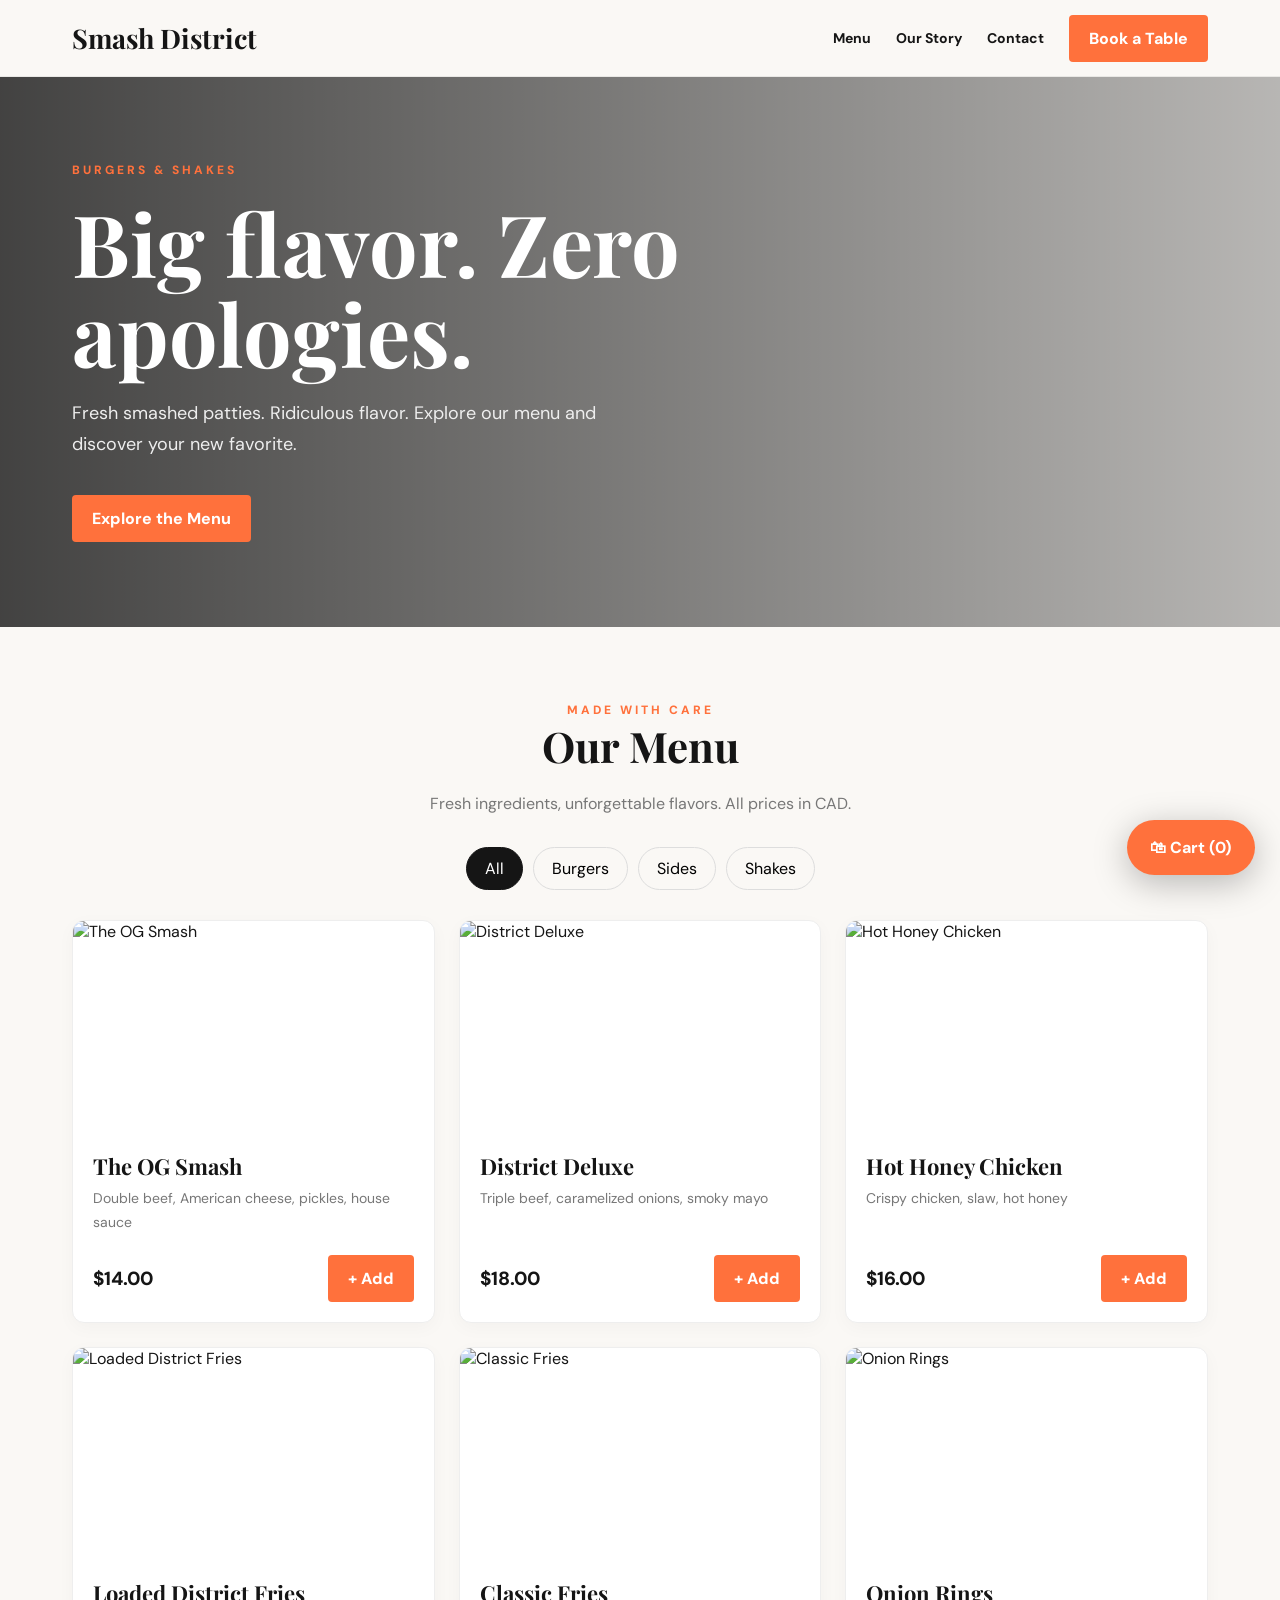
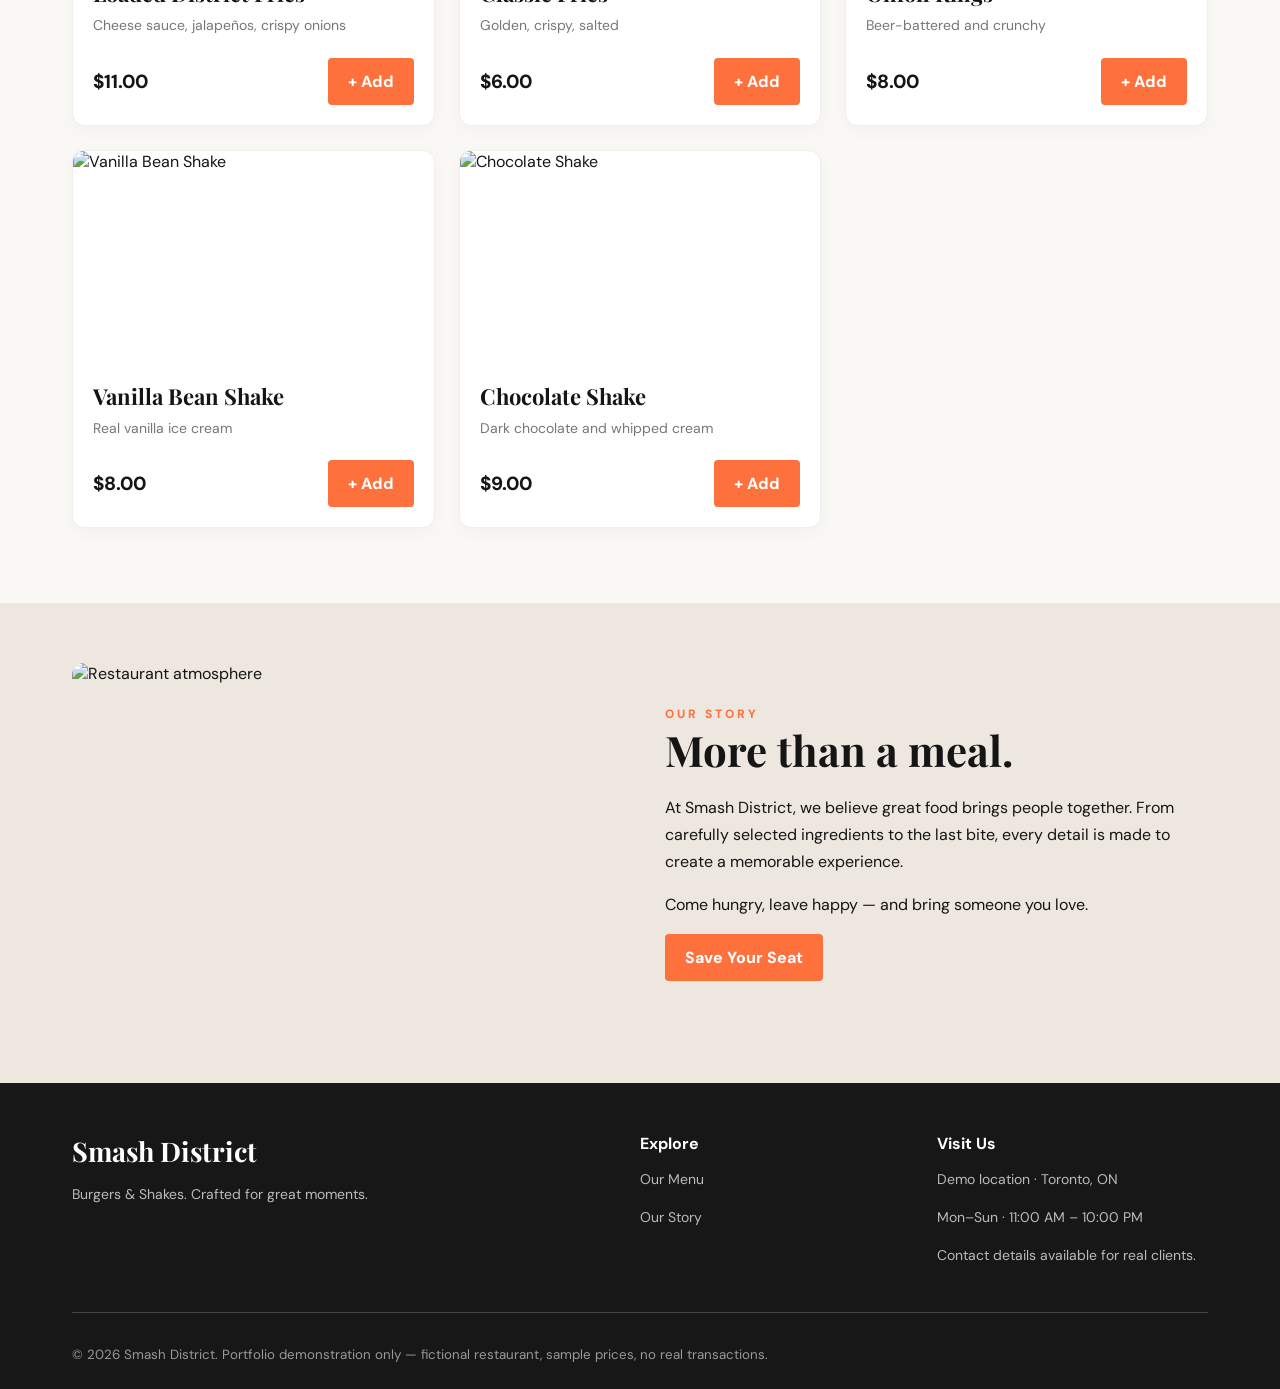
==== commit 13dedb14: "smash" ====
--- a/index.html
+++ b/index.html
@@ -1 +1 @@
-<!doctype html><html lang="en"><head><meta charset="UTF-8"><meta name="viewport" content="width=device-width,initial-scale=1"><meta name="theme-color" content="#e05b55"><title>Koi House | Sushi & Japanese</title><link rel="stylesheet" href="../style.css"><style>:root{--accent:#e05b55;--bg:#faf8f5;--dark:#141b20}</style></head><body><header class="top"><nav class="nav wrap"><a class="brand" href="#home">Koi House</a><div class="links"><a href="#menu">Menu</a><a href="#about">Our Story</a><a href="#contact">Contact</a><button class="btn" id="reserveOpen">Book a Table</button></div></nav></header><section class="hero" id="home" style="background-image:url('https://images.unsplash.com/photo-1579871494447-9811cf80d66c?w=1600')"><div class="wrap"><div class="eyebrow">Sushi & Japanese</div><h1>Crafted with intention.</h1><p>Fresh cuts. Thoughtful craft. Explore our menu and discover your new favorite.</p><a href="#menu" class="btn" style="display:inline-block">Explore the Menu</a></div></section><section class="section" id="menu"><div class="wrap"><div class="center"><div class="eyebrow">Made with care</div><h2>Our Menu</h2><p class="muted">Fresh ingredients, unforgettable flavors. All prices in CAD.</p></div><div class="chips" id="chips"></div><div class="menu-grid" id="menuGrid"></div></div></section><section class="about" id="about"><div class="wrap about-grid"><img src="https://images.unsplash.com/photo-1579871494447-9811cf80d66c?w=1600" alt="Restaurant atmosphere" loading="lazy"><div><div class="eyebrow">Our Story</div><h2>More than a meal.</h2><p>At Koi House, we believe great food brings people together. From carefully selected ingredients to the last bite, every detail is made to create a memorable experience.</p><p>Come hungry, leave happy — and bring someone you love.</p><button class="btn" onclick="document.getElementById('reserveOpen').click()">Save Your Seat</button></div></div></section><footer class="footer" id="contact"><div class="wrap"><div class="footer-grid"><div><div class="brand">Koi House</div><p>Sushi & Japanese. Crafted for great moments.</p></div><div><b>Explore</b><p><a href="#menu">Our Menu</a></p><p><a href="#about">Our Story</a></p></div><div><b>Visit Us</b><p>Demo location · Toronto, ON</p><p>Mon–Sun · 11:00 AM – 10:00 PM</p><p>Contact details available for real clients.</p></div></div><hr style="border:0;border-top:1px solid #444;margin:30px 0"><small>© 2026 Koi House. Portfolio demonstration only — fictional restaurant, sample prices, no real transactions.</small></div></footer><button class="cart-button" id="openCart">🛍 Cart (<span id="cartCount">0</span>)</button><div class="overlay" id="cartOverlay"><aside class="drawer"><div class="drawer-head"><h2>Your Order</h2><button class="close" id="closeCart">×</button></div><p class="notice">Demo checkout only. No payments or orders are processed.</p><div id="cartItems"></div><div class="total"><span>Subtotal</span><span id="cartTotal">$0.00</span></div><p class="muted" style="font-size:12px">Taxes and delivery are not included.</p><button class="btn full" id="checkoutBtn">Continue to Checkout</button></aside></div><div class="overlay" id="checkoutOverlay"><div class="modal"><div class="drawer-head"><h2>Demo Checkout</h2><button class="close" id="closeCheckout">×</button></div><p class="notice">This is a sample form. No order is submitted, and no payment is collected.</p><form id="checkoutForm"><label>Name<input class="field" required placeholder="Your name"></label><label>Email<input class="field" type="email" required placeholder="you@example.com"></label><label>Pickup time<select class="field" required><option value="">Choose pickup time</option><option>ASAP (demo)</option><option>In 30 minutes (demo)</option><option>In 60 minutes (demo)</option></select></label><button class="btn full" type="submit">Place Demo Order</button></form></div></div><div class="overlay" id="reserveOverlay"><div class="modal"><div class="drawer-head"><h2>Reserve a Table</h2><button class="close" id="closeReserve">×</button></div><p class="notice">Sample reservation form — no real booking is made.</p><form id="reserveForm"><label>Name<input class="field" required placeholder="Full name"></label><label>Email<input class="field" type="email" required placeholder="you@example.com"></label><label>Date<input class="field" id="date" type="date" required></label><label>Time<select class="field" required><option value="">Choose a time</option><option>12:00 PM</option><option>1:00 PM</option><option>5:00 PM</option><option>6:00 PM</option><option>7:00 PM</option><option>8:00 PM</option></select></label><label>Guests<select class="field" required><option>2</option><option>1</option><option>3</option><option>4</option><option>5</option><option>6</option></select></label><button class="btn full" type="submit">Request Demo Reservation</button></form></div></div><script>window.RESTAURANT={"name": "Koi House", "categories": [{"name": "Rolls", "items": [{"id": "koi-house-0-0", "name": "California Roll", "price": 10, "description": "Crab, avocado, cucumber, sesame", "image": "https://images.unsplash.com/photo-1579871494447-9811cf80d66c?w=700&q=85"}, {"id": "koi-house-0-1", "name": "Spicy Salmon Roll", "price": 14, "description": "Salmon, spicy mayo, scallions", "image": "https://images.unsplash.com/photo-1553621042-f6e147245754?w=700&q=85"}, {"id": "koi-house-0-2", "name": "Dragon Roll", "price": 19, "description": "Shrimp tempura, avocado, eel sauce", "image": "https://images.unsplash.com/photo-1617196034796-73dfa7b1fd56?w=700&q=85"}]}, {"name": "Nigiri & Sashimi", "items": [{"id": "koi-house-1-0", "name": "Salmon Nigiri (2)", "price": 8, "description": "Fresh salmon over seasoned rice", "image": "https://images.unsplash.com/photo-1534604973900-c43ab4c2e0ab?w=700&q=85"}, {"id": "koi-house-1-1", "name": "Tuna Sashimi (5)", "price": 17, "description": "Five delicate slices of tuna", "image": "https://images.unsplash.com/photo-1534604973900-c43ab4c2e0ab?w=700&q=85"}]}, {"name": "Sets & Sides", "items": [{"id": "koi-house-2-0", "name": "Chef’s Sushi Set", "price": 34, "description": "Assorted nigiri and signature roll", "image": "https://images.unsplash.com/photo-1579871494447-9811cf80d66c?w=700&q=85"}, {"id": "koi-house-2-1", "name": "Koi Party Platter", "price": 48, "description": "A generous selection for sharing", "image": "https://images.unsplash.com/photo-1553621042-f6e147245754?w=700&q=85"}, {"id": "koi-house-2-2", "name": "Miso Soup", "price": 6, "description": "Tofu, wakame, scallions", "image": "https://images.unsplash.com/photo-1547592180-85f173990554?w=700&q=85"}, {"id": "koi-house-2-3", "name": "Edamame", "price": 7, "description": "Steamed soybeans, sea salt", "image": "https://images.unsplash.com/photo-1512621776951-a57141f2eefd?w=700&q=85"}]}]};</script><script src="../app.js"></script></body></html>+<!doctype html><html lang="en"><head><meta charset="UTF-8"><meta name="viewport" content="width=device-width,initial-scale=1"><meta name="theme-color" content="#ff713c"><title>Smash District | Burgers & Shakes</title><link rel="stylesheet" href="../style.css"><style>:root{--accent:#ff713c;--bg:#faf8f5;--dark:#151515}</style></head><body><header class="top"><nav class="nav wrap"><a class="brand" href="#home">Smash District</a><div class="links"><a href="#menu">Menu</a><a href="#about">Our Story</a><a href="#contact">Contact</a><button class="btn" id="reserveOpen">Book a Table</button></div></nav></header><section class="hero" id="home" style="background-image:url('https://images.unsplash.com/photo-1568901346375-23c9450c58cd?w=1600')"><div class="wrap"><div class="eyebrow">Burgers & Shakes</div><h1>Big flavor. Zero apologies.</h1><p>Fresh smashed patties. Ridiculous flavor. Explore our menu and discover your new favorite.</p><a href="#menu" class="btn" style="display:inline-block">Explore the Menu</a></div></section><section class="section" id="menu"><div class="wrap"><div class="center"><div class="eyebrow">Made with care</div><h2>Our Menu</h2><p class="muted">Fresh ingredients, unforgettable flavors. All prices in CAD.</p></div><div class="chips" id="chips"></div><div class="menu-grid" id="menuGrid"></div></div></section><section class="about" id="about"><div class="wrap about-grid"><img src="https://images.unsplash.com/photo-1568901346375-23c9450c58cd?w=1600" alt="Restaurant atmosphere" loading="lazy"><div><div class="eyebrow">Our Story</div><h2>More than a meal.</h2><p>At Smash District, we believe great food brings people together. From carefully selected ingredients to the last bite, every detail is made to create a memorable experience.</p><p>Come hungry, leave happy — and bring someone you love.</p><button class="btn" onclick="document.getElementById('reserveOpen').click()">Save Your Seat</button></div></div></section><footer class="footer" id="contact"><div class="wrap"><div class="footer-grid"><div><div class="brand">Smash District</div><p>Burgers & Shakes. Crafted for great moments.</p></div><div><b>Explore</b><p><a href="#menu">Our Menu</a></p><p><a href="#about">Our Story</a></p></div><div><b>Visit Us</b><p>Demo location · Toronto, ON</p><p>Mon–Sun · 11:00 AM – 10:00 PM</p><p>Contact details available for real clients.</p></div></div><hr style="border:0;border-top:1px solid #444;margin:30px 0"><small>© 2026 Smash District. Portfolio demonstration only — fictional restaurant, sample prices, no real transactions.</small></div></footer><button class="cart-button" id="openCart">🛍 Cart (<span id="cartCount">0</span>)</button><div class="overlay" id="cartOverlay"><aside class="drawer"><div class="drawer-head"><h2>Your Order</h2><button class="close" id="closeCart">×</button></div><p class="notice">Demo checkout only. No payments or orders are processed.</p><div id="cartItems"></div><div class="total"><span>Subtotal</span><span id="cartTotal">$0.00</span></div><p class="muted" style="font-size:12px">Taxes and delivery are not included.</p><button class="btn full" id="checkoutBtn">Continue to Checkout</button></aside></div><div class="overlay" id="checkoutOverlay"><div class="modal"><div class="drawer-head"><h2>Demo Checkout</h2><button class="close" id="closeCheckout">×</button></div><p class="notice">This is a sample form. No order is submitted, and no payment is collected.</p><form id="checkoutForm"><label>Name<input class="field" required placeholder="Your name"></label><label>Email<input class="field" type="email" required placeholder="you@example.com"></label><label>Pickup time<select class="field" required><option value="">Choose pickup time</option><option>ASAP (demo)</option><option>In 30 minutes (demo)</option><option>In 60 minutes (demo)</option></select></label><button class="btn full" type="submit">Place Demo Order</button></form></div></div><div class="overlay" id="reserveOverlay"><div class="modal"><div class="drawer-head"><h2>Reserve a Table</h2><button class="close" id="closeReserve">×</button></div><p class="notice">Sample reservation form — no real booking is made.</p><form id="reserveForm"><label>Name<input class="field" required placeholder="Full name"></label><label>Email<input class="field" type="email" required placeholder="you@example.com"></label><label>Date<input class="field" id="date" type="date" required></label><label>Time<select class="field" required><option value="">Choose a time</option><option>12:00 PM</option><option>1:00 PM</option><option>5:00 PM</option><option>6:00 PM</option><option>7:00 PM</option><option>8:00 PM</option></select></label><label>Guests<select class="field" required><option>2</option><option>1</option><option>3</option><option>4</option><option>5</option><option>6</option></select></label><button class="btn full" type="submit">Request Demo Reservation</button></form></div></div><script>window.RESTAURANT={"name": "Smash District", "categories": [{"name": "Burgers", "items": [{"id": "smash-district-0-0", "name": "The OG Smash", "price": 14, "description": "Double beef, American cheese, pickles, house sauce", "image": "https://images.unsplash.com/photo-1568901346375-23c9450c58cd?w=700&q=85"}, {"id": "smash-district-0-1", "name": "District Deluxe", "price": 18, "description": "Triple beef, caramelized onions, smoky mayo", "image": "https://images.unsplash.com/photo-1550547660-d9450f859349?w=700&q=85"}, {"id": "smash-district-0-2", "name": "Hot Honey Chicken", "price": 16, "description": "Crispy chicken, slaw, hot honey", "image": "https://images.unsplash.com/photo-1606755962773-d324e0a13086?w=700&q=85"}]}, {"name": "Sides", "items": [{"id": "smash-district-1-0", "name": "Loaded District Fries", "price": 11, "description": "Cheese sauce, jalapeños, crispy onions", "image": "https://images.unsplash.com/photo-1573080496219-bb080dd4f877?w=700&q=85"}, {"id": "smash-district-1-1", "name": "Classic Fries", "price": 6, "description": "Golden, crispy, salted", "image": "https://images.unsplash.com/photo-1573080496219-bb080dd4f877?w=700&q=85"}, {"id": "smash-district-1-2", "name": "Onion Rings", "price": 8, "description": "Beer-battered and crunchy", "image": "https://images.unsplash.com/photo-1639024471283-03518883512d?w=700&q=85"}]}, {"name": "Shakes", "items": [{"id": "smash-district-2-0", "name": "Vanilla Bean Shake", "price": 8, "description": "Real vanilla ice cream", "image": "https://images.unsplash.com/photo-1572490122747-3968b75cc699?w=700&q=85"}, {"id": "smash-district-2-1", "name": "Chocolate Shake", "price": 9, "description": "Dark chocolate and whipped cream", "image": "https://images.unsplash.com/photo-1572490122747-3968b75cc699?w=700&q=85"}]}]};</script><script src="../app.js"></script></body></html>
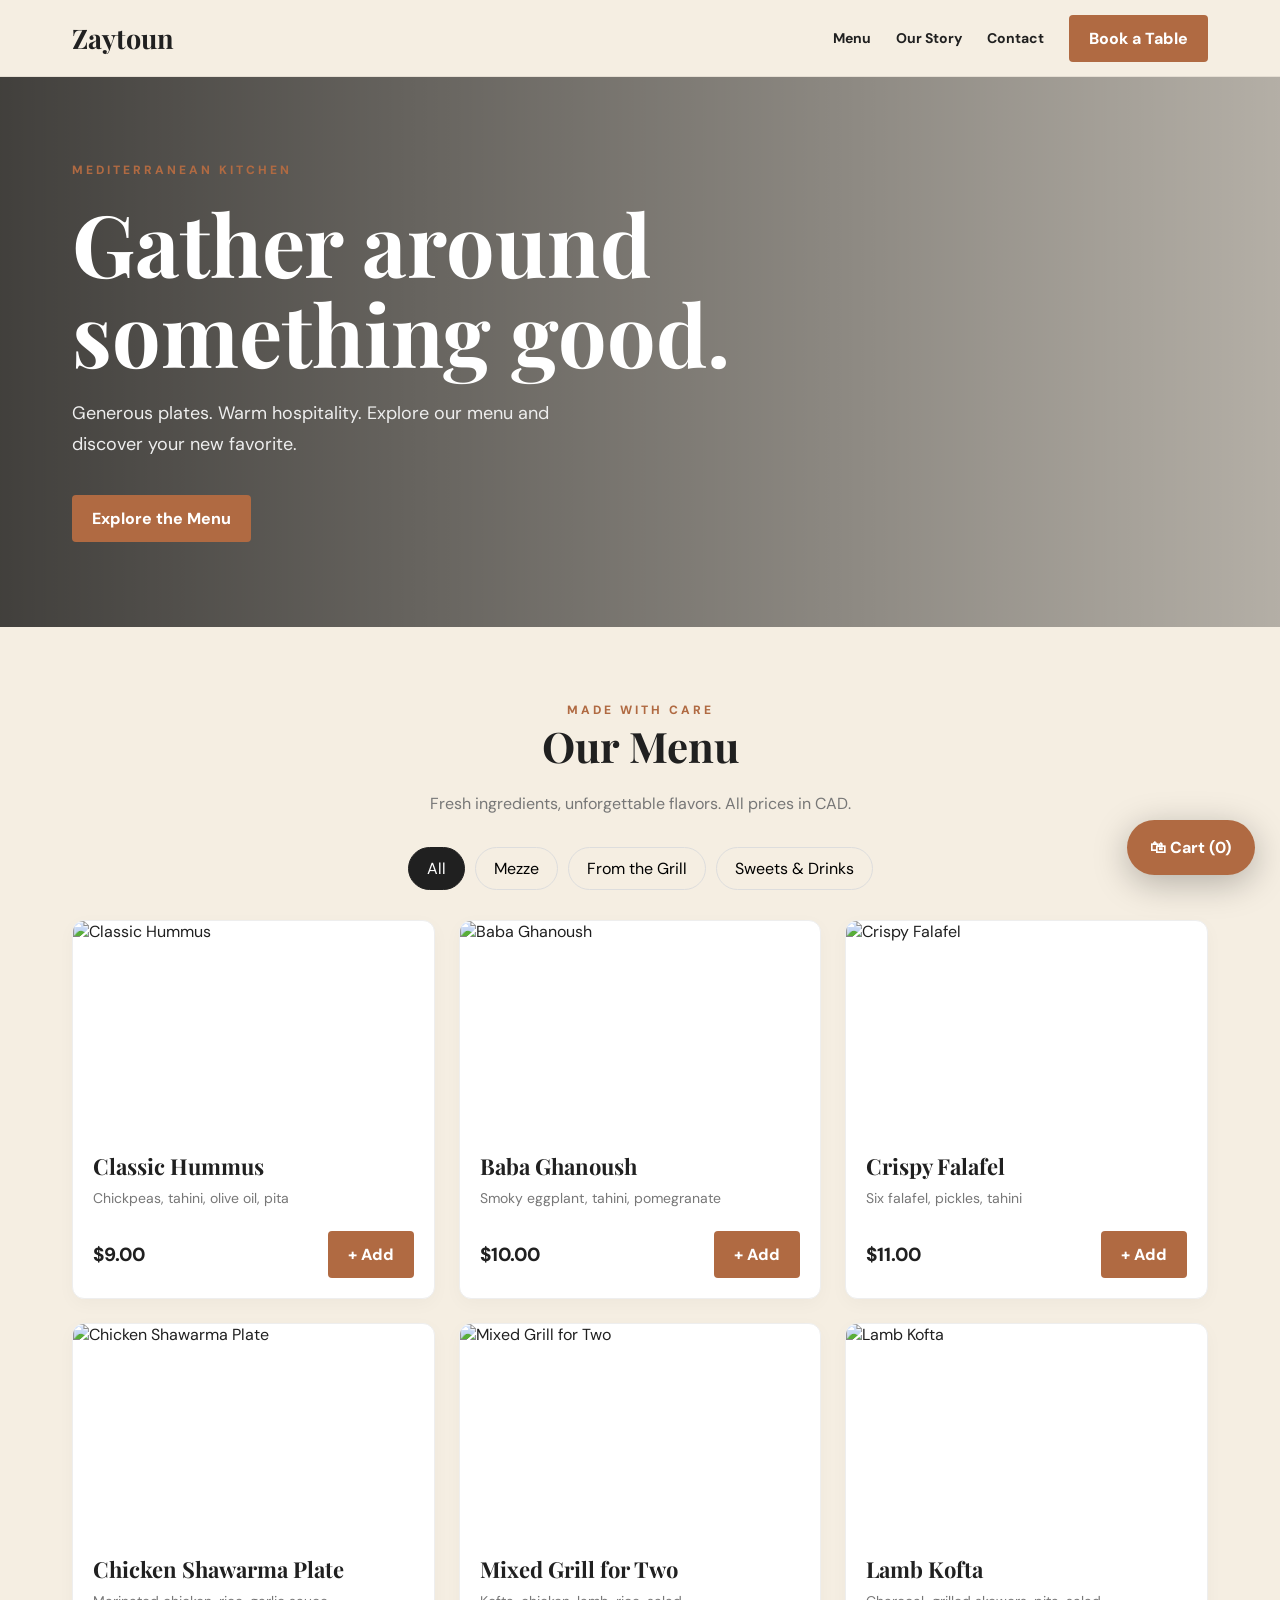
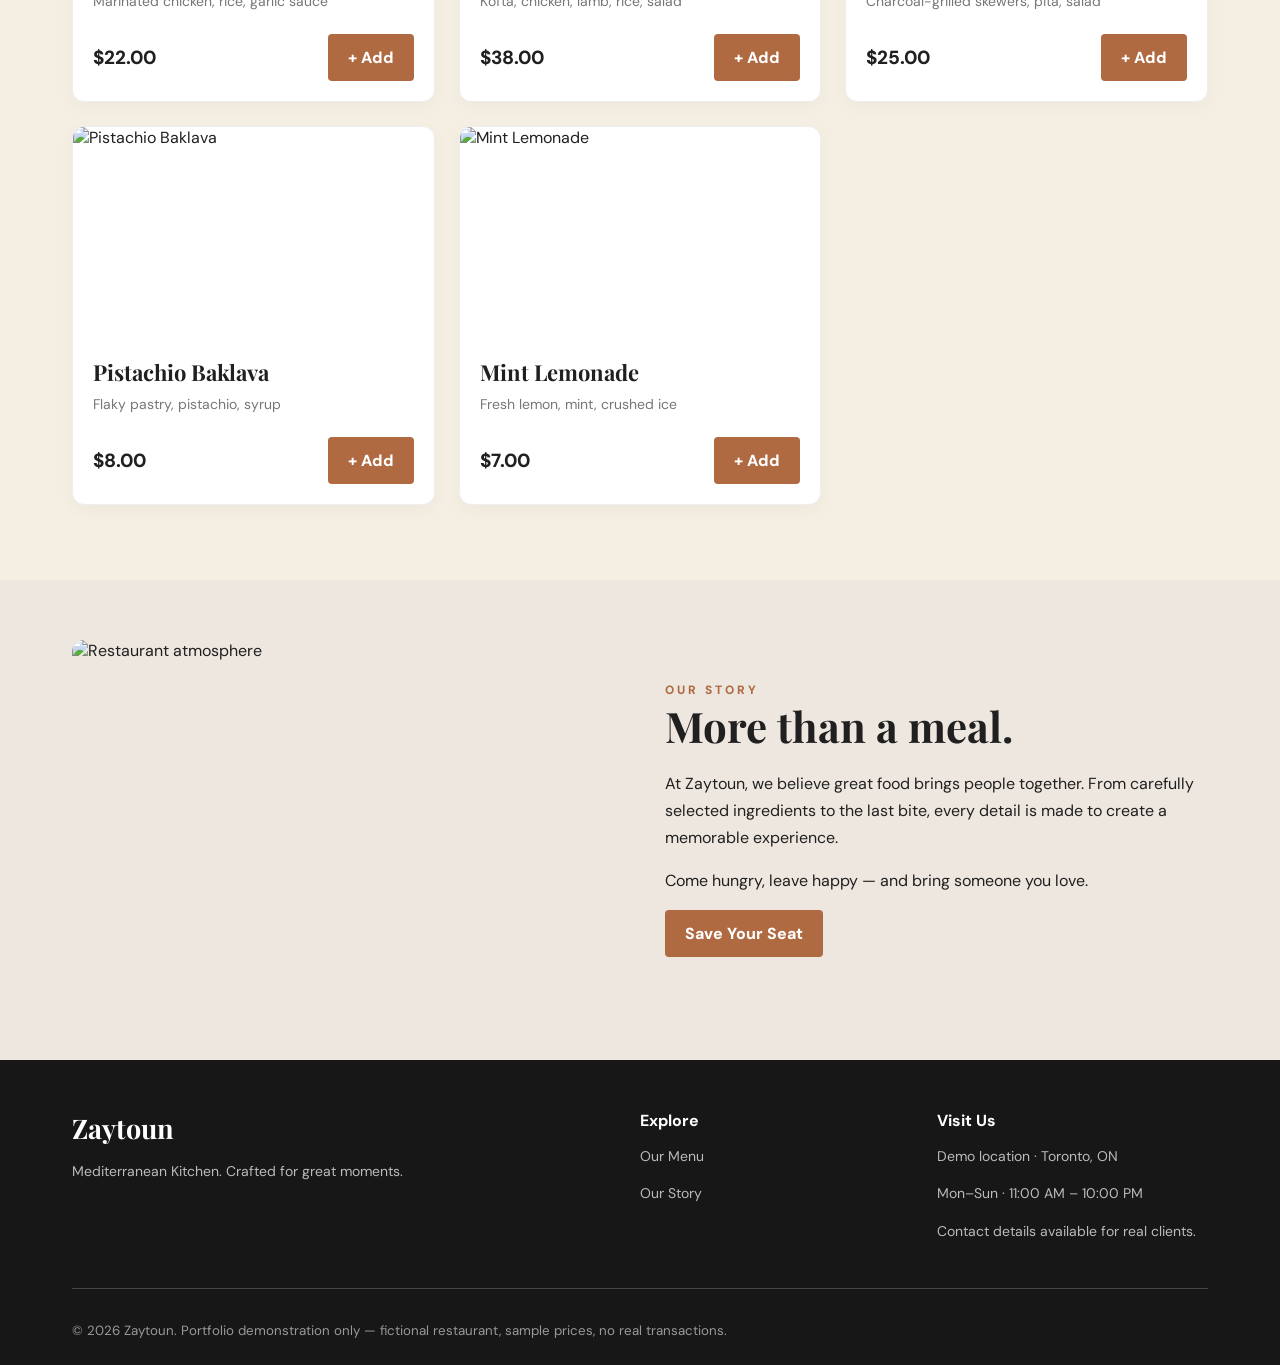
==== commit 5e4a190c: "zayotun" ====
--- a/index.html
+++ b/index.html
@@ -1 +1 @@
-<!doctype html><html lang="en"><head><meta charset="UTF-8"><meta name="viewport" content="width=device-width,initial-scale=1"><meta name="theme-color" content="#ff713c"><title>Smash District | Burgers & Shakes</title><link rel="stylesheet" href="../style.css"><style>:root{--accent:#ff713c;--bg:#faf8f5;--dark:#151515}</style></head><body><header class="top"><nav class="nav wrap"><a class="brand" href="#home">Smash District</a><div class="links"><a href="#menu">Menu</a><a href="#about">Our Story</a><a href="#contact">Contact</a><button class="btn" id="reserveOpen">Book a Table</button></div></nav></header><section class="hero" id="home" style="background-image:url('https://images.unsplash.com/photo-1568901346375-23c9450c58cd?w=1600')"><div class="wrap"><div class="eyebrow">Burgers & Shakes</div><h1>Big flavor. Zero apologies.</h1><p>Fresh smashed patties. Ridiculous flavor. Explore our menu and discover your new favorite.</p><a href="#menu" class="btn" style="display:inline-block">Explore the Menu</a></div></section><section class="section" id="menu"><div class="wrap"><div class="center"><div class="eyebrow">Made with care</div><h2>Our Menu</h2><p class="muted">Fresh ingredients, unforgettable flavors. All prices in CAD.</p></div><div class="chips" id="chips"></div><div class="menu-grid" id="menuGrid"></div></div></section><section class="about" id="about"><div class="wrap about-grid"><img src="https://images.unsplash.com/photo-1568901346375-23c9450c58cd?w=1600" alt="Restaurant atmosphere" loading="lazy"><div><div class="eyebrow">Our Story</div><h2>More than a meal.</h2><p>At Smash District, we believe great food brings people together. From carefully selected ingredients to the last bite, every detail is made to create a memorable experience.</p><p>Come hungry, leave happy — and bring someone you love.</p><button class="btn" onclick="document.getElementById('reserveOpen').click()">Save Your Seat</button></div></div></section><footer class="footer" id="contact"><div class="wrap"><div class="footer-grid"><div><div class="brand">Smash District</div><p>Burgers & Shakes. Crafted for great moments.</p></div><div><b>Explore</b><p><a href="#menu">Our Menu</a></p><p><a href="#about">Our Story</a></p></div><div><b>Visit Us</b><p>Demo location · Toronto, ON</p><p>Mon–Sun · 11:00 AM – 10:00 PM</p><p>Contact details available for real clients.</p></div></div><hr style="border:0;border-top:1px solid #444;margin:30px 0"><small>© 2026 Smash District. Portfolio demonstration only — fictional restaurant, sample prices, no real transactions.</small></div></footer><button class="cart-button" id="openCart">🛍 Cart (<span id="cartCount">0</span>)</button><div class="overlay" id="cartOverlay"><aside class="drawer"><div class="drawer-head"><h2>Your Order</h2><button class="close" id="closeCart">×</button></div><p class="notice">Demo checkout only. No payments or orders are processed.</p><div id="cartItems"></div><div class="total"><span>Subtotal</span><span id="cartTotal">$0.00</span></div><p class="muted" style="font-size:12px">Taxes and delivery are not included.</p><button class="btn full" id="checkoutBtn">Continue to Checkout</button></aside></div><div class="overlay" id="checkoutOverlay"><div class="modal"><div class="drawer-head"><h2>Demo Checkout</h2><button class="close" id="closeCheckout">×</button></div><p class="notice">This is a sample form. No order is submitted, and no payment is collected.</p><form id="checkoutForm"><label>Name<input class="field" required placeholder="Your name"></label><label>Email<input class="field" type="email" required placeholder="you@example.com"></label><label>Pickup time<select class="field" required><option value="">Choose pickup time</option><option>ASAP (demo)</option><option>In 30 minutes (demo)</option><option>In 60 minutes (demo)</option></select></label><button class="btn full" type="submit">Place Demo Order</button></form></div></div><div class="overlay" id="reserveOverlay"><div class="modal"><div class="drawer-head"><h2>Reserve a Table</h2><button class="close" id="closeReserve">×</button></div><p class="notice">Sample reservation form — no real booking is made.</p><form id="reserveForm"><label>Name<input class="field" required placeholder="Full name"></label><label>Email<input class="field" type="email" required placeholder="you@example.com"></label><label>Date<input class="field" id="date" type="date" required></label><label>Time<select class="field" required><option value="">Choose a time</option><option>12:00 PM</option><option>1:00 PM</option><option>5:00 PM</option><option>6:00 PM</option><option>7:00 PM</option><option>8:00 PM</option></select></label><label>Guests<select class="field" required><option>2</option><option>1</option><option>3</option><option>4</option><option>5</option><option>6</option></select></label><button class="btn full" type="submit">Request Demo Reservation</button></form></div></div><script>window.RESTAURANT={"name": "Smash District", "categories": [{"name": "Burgers", "items": [{"id": "smash-district-0-0", "name": "The OG Smash", "price": 14, "description": "Double beef, American cheese, pickles, house sauce", "image": "https://images.unsplash.com/photo-1568901346375-23c9450c58cd?w=700&q=85"}, {"id": "smash-district-0-1", "name": "District Deluxe", "price": 18, "description": "Triple beef, caramelized onions, smoky mayo", "image": "https://images.unsplash.com/photo-1550547660-d9450f859349?w=700&q=85"}, {"id": "smash-district-0-2", "name": "Hot Honey Chicken", "price": 16, "description": "Crispy chicken, slaw, hot honey", "image": "https://images.unsplash.com/photo-1606755962773-d324e0a13086?w=700&q=85"}]}, {"name": "Sides", "items": [{"id": "smash-district-1-0", "name": "Loaded District Fries", "price": 11, "description": "Cheese sauce, jalapeños, crispy onions", "image": "https://images.unsplash.com/photo-1573080496219-bb080dd4f877?w=700&q=85"}, {"id": "smash-district-1-1", "name": "Classic Fries", "price": 6, "description": "Golden, crispy, salted", "image": "https://images.unsplash.com/photo-1573080496219-bb080dd4f877?w=700&q=85"}, {"id": "smash-district-1-2", "name": "Onion Rings", "price": 8, "description": "Beer-battered and crunchy", "image": "https://images.unsplash.com/photo-1639024471283-03518883512d?w=700&q=85"}]}, {"name": "Shakes", "items": [{"id": "smash-district-2-0", "name": "Vanilla Bean Shake", "price": 8, "description": "Real vanilla ice cream", "image": "https://images.unsplash.com/photo-1572490122747-3968b75cc699?w=700&q=85"}, {"id": "smash-district-2-1", "name": "Chocolate Shake", "price": 9, "description": "Dark chocolate and whipped cream", "image": "https://images.unsplash.com/photo-1572490122747-3968b75cc699?w=700&q=85"}]}]};</script><script src="../app.js"></script></body></html>+<!doctype html><html lang="en"><head><meta charset="UTF-8"><meta name="viewport" content="width=device-width,initial-scale=1"><meta name="theme-color" content="#b06a42"><title>Zaytoun | Mediterranean Kitchen</title><link rel="stylesheet" href="../style.css"><style>:root{--accent:#b06a42;--bg:#f5eee2;--dark:#202020}</style></head><body><header class="top"><nav class="nav wrap"><a class="brand" href="#home">Zaytoun</a><div class="links"><a href="#menu">Menu</a><a href="#about">Our Story</a><a href="#contact">Contact</a><button class="btn" id="reserveOpen">Book a Table</button></div></nav></header><section class="hero" id="home" style="background-image:url('https://images.unsplash.com/photo-1541518763669-27fef04b14ea?w=1600')"><div class="wrap"><div class="eyebrow">Mediterranean Kitchen</div><h1>Gather around something good.</h1><p>Generous plates. Warm hospitality. Explore our menu and discover your new favorite.</p><a href="#menu" class="btn" style="display:inline-block">Explore the Menu</a></div></section><section class="section" id="menu"><div class="wrap"><div class="center"><div class="eyebrow">Made with care</div><h2>Our Menu</h2><p class="muted">Fresh ingredients, unforgettable flavors. All prices in CAD.</p></div><div class="chips" id="chips"></div><div class="menu-grid" id="menuGrid"></div></div></section><section class="about" id="about"><div class="wrap about-grid"><img src="https://images.unsplash.com/photo-1541518763669-27fef04b14ea?w=1600" alt="Restaurant atmosphere" loading="lazy"><div><div class="eyebrow">Our Story</div><h2>More than a meal.</h2><p>At Zaytoun, we believe great food brings people together. From carefully selected ingredients to the last bite, every detail is made to create a memorable experience.</p><p>Come hungry, leave happy — and bring someone you love.</p><button class="btn" onclick="document.getElementById('reserveOpen').click()">Save Your Seat</button></div></div></section><footer class="footer" id="contact"><div class="wrap"><div class="footer-grid"><div><div class="brand">Zaytoun</div><p>Mediterranean Kitchen. Crafted for great moments.</p></div><div><b>Explore</b><p><a href="#menu">Our Menu</a></p><p><a href="#about">Our Story</a></p></div><div><b>Visit Us</b><p>Demo location · Toronto, ON</p><p>Mon–Sun · 11:00 AM – 10:00 PM</p><p>Contact details available for real clients.</p></div></div><hr style="border:0;border-top:1px solid #444;margin:30px 0"><small>© 2026 Zaytoun. Portfolio demonstration only — fictional restaurant, sample prices, no real transactions.</small></div></footer><button class="cart-button" id="openCart">🛍 Cart (<span id="cartCount">0</span>)</button><div class="overlay" id="cartOverlay"><aside class="drawer"><div class="drawer-head"><h2>Your Order</h2><button class="close" id="closeCart">×</button></div><p class="notice">Demo checkout only. No payments or orders are processed.</p><div id="cartItems"></div><div class="total"><span>Subtotal</span><span id="cartTotal">$0.00</span></div><p class="muted" style="font-size:12px">Taxes and delivery are not included.</p><button class="btn full" id="checkoutBtn">Continue to Checkout</button></aside></div><div class="overlay" id="checkoutOverlay"><div class="modal"><div class="drawer-head"><h2>Demo Checkout</h2><button class="close" id="closeCheckout">×</button></div><p class="notice">This is a sample form. No order is submitted, and no payment is collected.</p><form id="checkoutForm"><label>Name<input class="field" required placeholder="Your name"></label><label>Email<input class="field" type="email" required placeholder="you@example.com"></label><label>Pickup time<select class="field" required><option value="">Choose pickup time</option><option>ASAP (demo)</option><option>In 30 minutes (demo)</option><option>In 60 minutes (demo)</option></select></label><button class="btn full" type="submit">Place Demo Order</button></form></div></div><div class="overlay" id="reserveOverlay"><div class="modal"><div class="drawer-head"><h2>Reserve a Table</h2><button class="close" id="closeReserve">×</button></div><p class="notice">Sample reservation form — no real booking is made.</p><form id="reserveForm"><label>Name<input class="field" required placeholder="Full name"></label><label>Email<input class="field" type="email" required placeholder="you@example.com"></label><label>Date<input class="field" id="date" type="date" required></label><label>Time<select class="field" required><option value="">Choose a time</option><option>12:00 PM</option><option>1:00 PM</option><option>5:00 PM</option><option>6:00 PM</option><option>7:00 PM</option><option>8:00 PM</option></select></label><label>Guests<select class="field" required><option>2</option><option>1</option><option>3</option><option>4</option><option>5</option><option>6</option></select></label><button class="btn full" type="submit">Request Demo Reservation</button></form></div></div><script>window.RESTAURANT={"name": "Zaytoun", "categories": [{"name": "Mezze", "items": [{"id": "zaytoun-0-0", "name": "Classic Hummus", "price": 9, "description": "Chickpeas, tahini, olive oil, pita", "image": "https://images.unsplash.com/photo-1577906096429-f73c2c312435?w=700&q=85"}, {"id": "zaytoun-0-1", "name": "Baba Ghanoush", "price": 10, "description": "Smoky eggplant, tahini, pomegranate", "image": "https://images.unsplash.com/photo-1541518763669-27fef04b14ea?w=700&q=85"}, {"id": "zaytoun-0-2", "name": "Crispy Falafel", "price": 11, "description": "Six falafel, pickles, tahini", "image": "https://images.unsplash.com/photo-1593001874117-c99c800e3ebf?w=700&q=85"}]}, {"name": "From the Grill", "items": [{"id": "zaytoun-1-0", "name": "Chicken Shawarma Plate", "price": 22, "description": "Marinated chicken, rice, garlic sauce", "image": "https://images.unsplash.com/photo-1529006557810-274b9b2fc783?w=700&q=85"}, {"id": "zaytoun-1-1", "name": "Mixed Grill for Two", "price": 38, "description": "Kofta, chicken, lamb, rice, salad", "image": "https://images.unsplash.com/photo-1544025162-d76694265947?w=700&q=85"}, {"id": "zaytoun-1-2", "name": "Lamb Kofta", "price": 25, "description": "Charcoal-grilled skewers, pita, salad", "image": "https://images.unsplash.com/photo-1529042410759-befb1204b468?w=700&q=85"}]}, {"name": "Sweets & Drinks", "items": [{"id": "zaytoun-2-0", "name": "Pistachio Baklava", "price": 8, "description": "Flaky pastry, pistachio, syrup", "image": "https://images.unsplash.com/photo-1519676867240-f03562e64548?w=700&q=85"}, {"id": "zaytoun-2-1", "name": "Mint Lemonade", "price": 7, "description": "Fresh lemon, mint, crushed ice", "image": "https://images.unsplash.com/photo-1513558161293-cdaf765edfd4?w=700&q=85"}]}]};</script><script src="../app.js"></script></body></html>
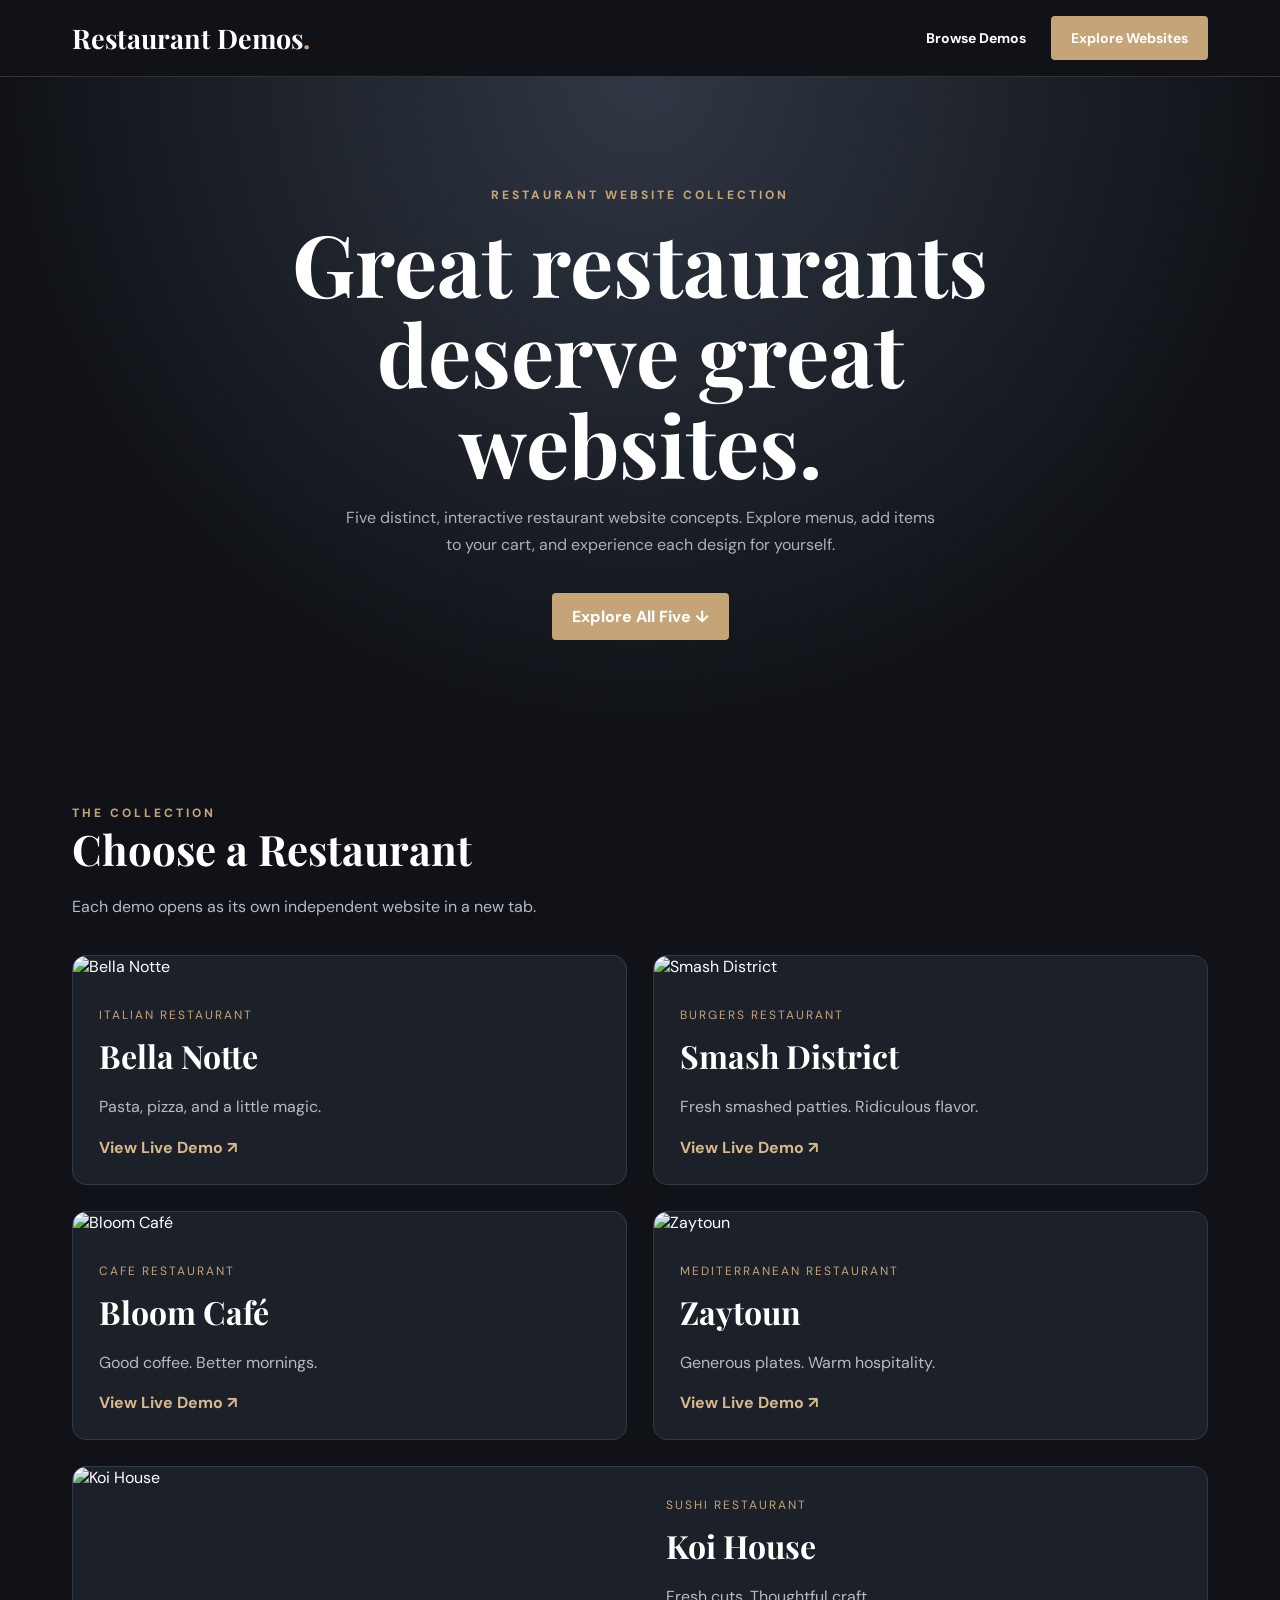
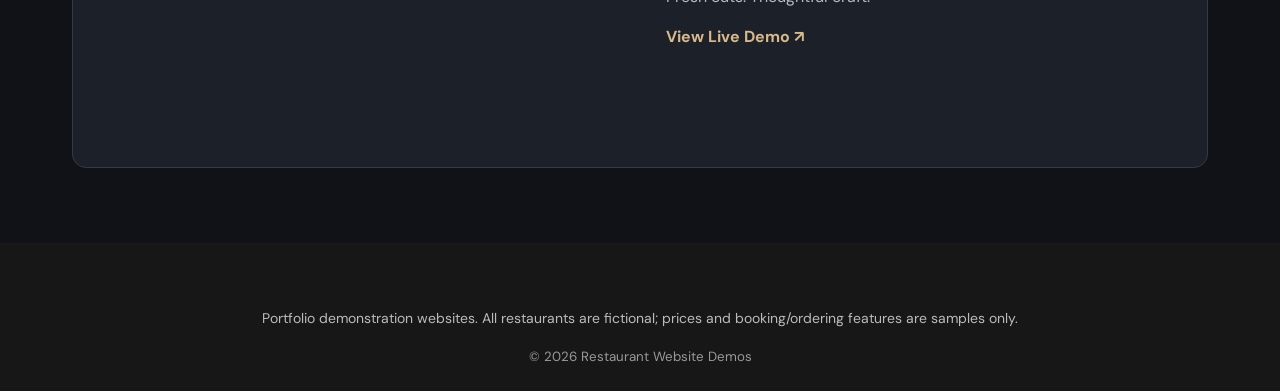
==== commit e7304d2e: "Add files via upload" ====
--- a/index.html
+++ b/index.html
@@ -1 +1 @@
-<!doctype html><html lang="en"><head><meta charset="UTF-8"><meta name="viewport" content="width=device-width,initial-scale=1"><meta name="theme-color" content="#b06a42"><title>Zaytoun | Mediterranean Kitchen</title><link rel="stylesheet" href="../style.css"><style>:root{--accent:#b06a42;--bg:#f5eee2;--dark:#202020}</style></head><body><header class="top"><nav class="nav wrap"><a class="brand" href="#home">Zaytoun</a><div class="links"><a href="#menu">Menu</a><a href="#about">Our Story</a><a href="#contact">Contact</a><button class="btn" id="reserveOpen">Book a Table</button></div></nav></header><section class="hero" id="home" style="background-image:url('https://images.unsplash.com/photo-1541518763669-27fef04b14ea?w=1600')"><div class="wrap"><div class="eyebrow">Mediterranean Kitchen</div><h1>Gather around something good.</h1><p>Generous plates. Warm hospitality. Explore our menu and discover your new favorite.</p><a href="#menu" class="btn" style="display:inline-block">Explore the Menu</a></div></section><section class="section" id="menu"><div class="wrap"><div class="center"><div class="eyebrow">Made with care</div><h2>Our Menu</h2><p class="muted">Fresh ingredients, unforgettable flavors. All prices in CAD.</p></div><div class="chips" id="chips"></div><div class="menu-grid" id="menuGrid"></div></div></section><section class="about" id="about"><div class="wrap about-grid"><img src="https://images.unsplash.com/photo-1541518763669-27fef04b14ea?w=1600" alt="Restaurant atmosphere" loading="lazy"><div><div class="eyebrow">Our Story</div><h2>More than a meal.</h2><p>At Zaytoun, we believe great food brings people together. From carefully selected ingredients to the last bite, every detail is made to create a memorable experience.</p><p>Come hungry, leave happy — and bring someone you love.</p><button class="btn" onclick="document.getElementById('reserveOpen').click()">Save Your Seat</button></div></div></section><footer class="footer" id="contact"><div class="wrap"><div class="footer-grid"><div><div class="brand">Zaytoun</div><p>Mediterranean Kitchen. Crafted for great moments.</p></div><div><b>Explore</b><p><a href="#menu">Our Menu</a></p><p><a href="#about">Our Story</a></p></div><div><b>Visit Us</b><p>Demo location · Toronto, ON</p><p>Mon–Sun · 11:00 AM – 10:00 PM</p><p>Contact details available for real clients.</p></div></div><hr style="border:0;border-top:1px solid #444;margin:30px 0"><small>© 2026 Zaytoun. Portfolio demonstration only — fictional restaurant, sample prices, no real transactions.</small></div></footer><button class="cart-button" id="openCart">🛍 Cart (<span id="cartCount">0</span>)</button><div class="overlay" id="cartOverlay"><aside class="drawer"><div class="drawer-head"><h2>Your Order</h2><button class="close" id="closeCart">×</button></div><p class="notice">Demo checkout only. No payments or orders are processed.</p><div id="cartItems"></div><div class="total"><span>Subtotal</span><span id="cartTotal">$0.00</span></div><p class="muted" style="font-size:12px">Taxes and delivery are not included.</p><button class="btn full" id="checkoutBtn">Continue to Checkout</button></aside></div><div class="overlay" id="checkoutOverlay"><div class="modal"><div class="drawer-head"><h2>Demo Checkout</h2><button class="close" id="closeCheckout">×</button></div><p class="notice">This is a sample form. No order is submitted, and no payment is collected.</p><form id="checkoutForm"><label>Name<input class="field" required placeholder="Your name"></label><label>Email<input class="field" type="email" required placeholder="you@example.com"></label><label>Pickup time<select class="field" required><option value="">Choose pickup time</option><option>ASAP (demo)</option><option>In 30 minutes (demo)</option><option>In 60 minutes (demo)</option></select></label><button class="btn full" type="submit">Place Demo Order</button></form></div></div><div class="overlay" id="reserveOverlay"><div class="modal"><div class="drawer-head"><h2>Reserve a Table</h2><button class="close" id="closeReserve">×</button></div><p class="notice">Sample reservation form — no real booking is made.</p><form id="reserveForm"><label>Name<input class="field" required placeholder="Full name"></label><label>Email<input class="field" type="email" required placeholder="you@example.com"></label><label>Date<input class="field" id="date" type="date" required></label><label>Time<select class="field" required><option value="">Choose a time</option><option>12:00 PM</option><option>1:00 PM</option><option>5:00 PM</option><option>6:00 PM</option><option>7:00 PM</option><option>8:00 PM</option></select></label><label>Guests<select class="field" required><option>2</option><option>1</option><option>3</option><option>4</option><option>5</option><option>6</option></select></label><button class="btn full" type="submit">Request Demo Reservation</button></form></div></div><script>window.RESTAURANT={"name": "Zaytoun", "categories": [{"name": "Mezze", "items": [{"id": "zaytoun-0-0", "name": "Classic Hummus", "price": 9, "description": "Chickpeas, tahini, olive oil, pita", "image": "https://images.unsplash.com/photo-1577906096429-f73c2c312435?w=700&q=85"}, {"id": "zaytoun-0-1", "name": "Baba Ghanoush", "price": 10, "description": "Smoky eggplant, tahini, pomegranate", "image": "https://images.unsplash.com/photo-1541518763669-27fef04b14ea?w=700&q=85"}, {"id": "zaytoun-0-2", "name": "Crispy Falafel", "price": 11, "description": "Six falafel, pickles, tahini", "image": "https://images.unsplash.com/photo-1593001874117-c99c800e3ebf?w=700&q=85"}]}, {"name": "From the Grill", "items": [{"id": "zaytoun-1-0", "name": "Chicken Shawarma Plate", "price": 22, "description": "Marinated chicken, rice, garlic sauce", "image": "https://images.unsplash.com/photo-1529006557810-274b9b2fc783?w=700&q=85"}, {"id": "zaytoun-1-1", "name": "Mixed Grill for Two", "price": 38, "description": "Kofta, chicken, lamb, rice, salad", "image": "https://images.unsplash.com/photo-1544025162-d76694265947?w=700&q=85"}, {"id": "zaytoun-1-2", "name": "Lamb Kofta", "price": 25, "description": "Charcoal-grilled skewers, pita, salad", "image": "https://images.unsplash.com/photo-1529042410759-befb1204b468?w=700&q=85"}]}, {"name": "Sweets & Drinks", "items": [{"id": "zaytoun-2-0", "name": "Pistachio Baklava", "price": 8, "description": "Flaky pastry, pistachio, syrup", "image": "https://images.unsplash.com/photo-1519676867240-f03562e64548?w=700&q=85"}, {"id": "zaytoun-2-1", "name": "Mint Lemonade", "price": 7, "description": "Fresh lemon, mint, crushed ice", "image": "https://images.unsplash.com/photo-1513558161293-cdaf765edfd4?w=700&q=85"}]}]};</script><script src="../app.js"></script></body></html>+<!doctype html><html lang="en"><head><meta charset="UTF-8"><meta name="viewport" content="width=device-width,initial-scale=1"><title>Restaurant Website Demos | Portfolio</title><link rel="stylesheet" href="style.css"><style>body{background:#101217;color:white}.top{background:#101217;border-color:#ffffff22}.hub-hero{padding:110px 0 90px;text-align:center;background:radial-gradient(ellipse at top,#303845,#101217 70%)}.hub-hero h1{margin:15px auto;max-width:900px}.hub-hero p{color:#abb0bd;max-width:600px;margin:15px auto}.hub-grid{display:grid;grid-template-columns:repeat(2,1fr);gap:26px}.demo{background:#1c2028;border:1px solid #333945;border-radius:14px;overflow:hidden;transition:transform .2s,border-color .2s}.demo:hover{transform:translateY(-5px);border-color:#c3a479}.demo img{width:100%;height:260px;object-fit:cover}.demo-body{padding:26px}.demo-body span{font-size:12px;letter-spacing:2px;text-transform:uppercase;color:#c3a479}.demo-body h2{font-size:32px;margin:10px 0}.demo-body p{color:#b5bac5}.demo-body strong{color:#d7b98c}.demo:last-child{grid-column:1/-1;display:grid;grid-template-columns:1fr 1fr}.demo:last-child img{height:100%;min-height:300px}@media(max-width:650px){.hub-grid{grid-template-columns:1fr}.demo:last-child{display:block}.demo:last-child img{height:260px;min-height:0}}</style></head><body><header class="top"><nav class="nav wrap"><a class="brand" href="./">Restaurant Demos<span style="color:#c3a479">.</span></a><div class="links"><a href="#demos">Browse Demos</a><a class="btn" href="#demos">Explore Websites</a></div></nav></header><section class="hub-hero"><div class="wrap"><div class="eyebrow">Restaurant website collection</div><h1>Great restaurants deserve great websites.</h1><p>Five distinct, interactive restaurant website concepts. Explore menus, add items to your cart, and experience each design for yourself.</p><a class="btn" style="display:inline-block;margin-top:20px" href="#demos">Explore All Five ↓</a></div></section><section class="section" id="demos"><div class="wrap"><div class="eyebrow">The collection</div><h2>Choose a Restaurant</h2><p style="color:#b5bac5;margin-bottom:35px">Each demo opens as its own independent website in a new tab.</p><div class="hub-grid"><a class="demo" href="bella-notte/" target="_blank" rel="noopener"><img src="https://images.unsplash.com/photo-1555396273-367ea4eb4db5?w=1600" alt="Bella Notte" loading="lazy"><div class="demo-body"><span>Italian Restaurant</span><h2>Bella Notte</h2><p>Pasta, pizza, and a little magic.</p><strong>View Live Demo ↗</strong></div></a><a class="demo" href="smash-district/" target="_blank" rel="noopener"><img src="https://images.unsplash.com/photo-1568901346375-23c9450c58cd?w=1600" alt="Smash District" loading="lazy"><div class="demo-body"><span>Burgers Restaurant</span><h2>Smash District</h2><p>Fresh smashed patties. Ridiculous flavor.</p><strong>View Live Demo ↗</strong></div></a><a class="demo" href="bloom-cafe/" target="_blank" rel="noopener"><img src="https://images.unsplash.com/photo-1445116572660-236099ec97a0?w=1600" alt="Bloom Café" loading="lazy"><div class="demo-body"><span>Cafe Restaurant</span><h2>Bloom Café</h2><p>Good coffee. Better mornings.</p><strong>View Live Demo ↗</strong></div></a><a class="demo" href="zaytoun/" target="_blank" rel="noopener"><img src="https://images.unsplash.com/photo-1541518763669-27fef04b14ea?w=1600" alt="Zaytoun" loading="lazy"><div class="demo-body"><span>Mediterranean Restaurant</span><h2>Zaytoun</h2><p>Generous plates. Warm hospitality.</p><strong>View Live Demo ↗</strong></div></a><a class="demo" href="koi-house/" target="_blank" rel="noopener"><img src="https://images.unsplash.com/photo-1579871494447-9811cf80d66c?w=1600" alt="Koi House" loading="lazy"><div class="demo-body"><span>Sushi Restaurant</span><h2>Koi House</h2><p>Fresh cuts. Thoughtful craft.</p><strong>View Live Demo ↗</strong></div></a></div></div></section><footer class="footer"><div class="wrap center"><p>Portfolio demonstration websites. All restaurants are fictional; prices and booking/ordering features are samples only.</p><small>© 2026 Restaurant Website Demos</small></div></footer></body></html>
